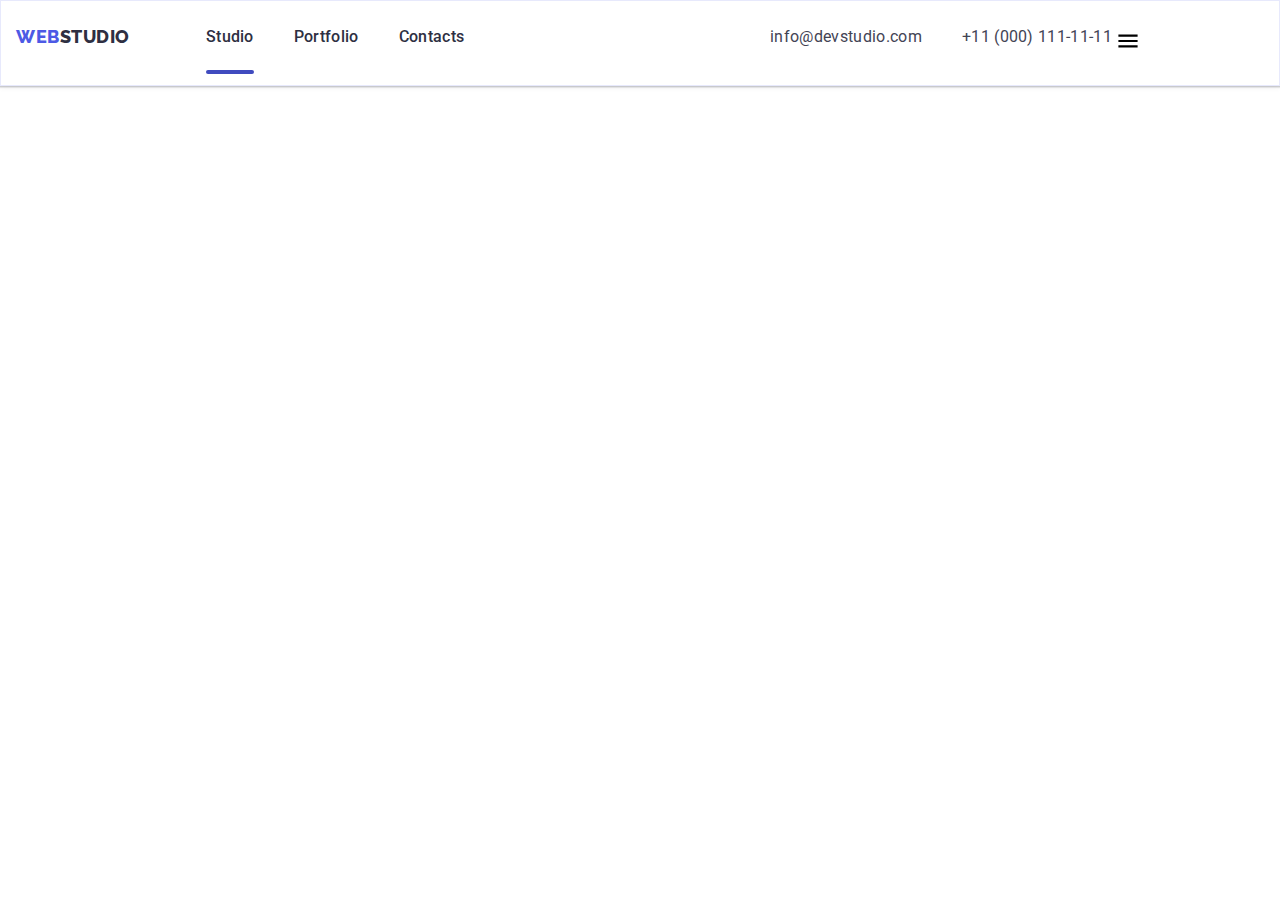
==== index.html @ 6be0c840 "adapt 2-0" ====
<!DOCTYPE html>
<html lang="en">
  <head>
    <meta charset="UTF-8" />
    <meta http-equiv="X-UA-Compatible" content="IE=edge" />
    <meta
      name="viewport"
      content="width=device-width, initial-scale=1.0"
    />
    <title>WebStudio</title>
    <link rel="preconnect" href="https://fonts.googleapis.com" />
    <link
      rel="preconnect"
      href="https://fonts.gstatic.com"
      crossorigin
    />
    <link
      href="https://fonts.googleapis.com/css2?family=Montserrat:wght@400;700&family=Raleway:wght@800&family=Roboto:wght@400;500;700;900&display=swap"
      rel="stylesheet"
    />
    <link
      rel="stylesheet"
      href="https://cdnjs.cloudflare.com/ajax/libs/modern-normalize/1.1.0/modern-normalize.min.css"
    />
    <link rel="stylesheet" href="./css/styles.css" />
  </head>

  <body class="body">
    <!--HEADER-->
<header class="pg-header">
      <div class="container ph-container">
        <nav class="page-nav">
          <a class="logo-left link west" href="./index.html"
            >Web<span class="logo-right">Studio</span>
          </a>
          <ul class="list menu">
            <li class="menu-item">
              <a
                class="menu-link link current"
                href="./index.html"
                >Studio</a
              >
            </li>
            <li class="menu-item">
              <a class="menu-link link" href="./portfolio.html"
                >Portfolio</a
              >
            </li>
            <li class="menu-item">
              <a class="menu-link link" href="">Contacts</a>
            </li>
          </ul>
        </nav>
        <address class="contakt">
          <ul class="list addr">
            <li class="menu-item">
              <a
                class="menu-link link contakt"
                href="mailto:info@devstudio.com"
                >info@devstudio.com</a
              >
            </li>
            <li class="menu-item">
              <a
                class="menu-link link contakt"
                href="tel:+110001111111"
                >+11 (000) 111-11-11</a
              >
            </li>
          </ul>
        </address>
        <button type="button" class="menu-open-btn">
        <svg width="32" height="32">
          <use href="./images/icons.svg#menu"></use>
        </svg>
        </button>
      </div>

      <div class="mob-menu">
        <button
          type="button"
          data-menu-close
          class="menu-close-btn"
        >
          <svg width="8px" height="8px">
            <use
              href="./images/icons.svg#icon-close-black"
            ></use>
          </svg>
        </button>
      </div>
    </header> 
    <!--MAIN-->
     <main>
      <!--hero-->
  <!-- <section class="hero-background bg-container">
        <div class="container">
          <h1 class="hero-title">
            Effective Solutions for Your Business
          </h1>
          <button class="button" data-modal-open type="button">
            Order Service
          </button>
        </div>
      </section>  -->
      <!--FEATURE-->
    <!-- <section class="section">
        <div class="container cont-fea">
          <h2 class="title-second" hidden>Feature</h2>
          <ul class="list text-fea">
            <li class="cours-colum">
              <div class="icon">
                <svg width="64" height="64">
                  <use
                    href="./images/icons.svg#icon-antenna"
                  ></use>
                </svg>
              </div>
              <h3 class="title-thirt title-thirt-tel">Strategy</h3>
              <p class="text-feature">
                Our goal is to identify the business problem to
                walk away with the perfect and creative solution.
              </p>
            </li>
            <li class="cours-colum">
              <div class="icon">
                <svg width="64" height="64">
                  <use
                    href="./images/icons.svg#icon-clock"
                  ></use>
                </svg>
              </div>
              <h3 class="title-thirt title-thirt-tel">Punctuality</h3>
              <p class="text-feature">
                Bring the key message to the brand's audience for
                the best price within the shortest possible time.
              </p>
            </li>
            <li class="cours-colum">
              <div class="icon">
                <svg width="64" height="64">
                  <use
                    href="./images/icons.svg#icon-diagram"
                  ></use>
                </svg>
              </div>
              <h3 class="title-thirt title-thirt-tel">Diligence</h3>
              <p class="text-feature">
                Research and confirm brands that present the
                strongest digital growth opportunities and
                minimize risk.
              </p>
            </li>
            <li class="cours-colum">
              <div class="icon">
                <svg width="64" height="64">
                  <use
                    href="./images/icons.svg#icon-astronaut"
                  ></use>
                </svg>
              </div>
              <h3 class="title-thirt title-thirt-tel">Technologies</h3>
              <p class="text-feature">
                Design practice focused on digital experiences.
                We bring forth a deep passion for
                problem-solving.
              </p>
            </li>
          </ul>
        </div>
      </section>  -->
      <!--What are we doing-->
 <!-- <section class="section section-p">
        <div class="container">
          <h2 class="title-second">What are we doing</h2>
          <ul class="list text-fea">
            <li class="">
              <img
                src="./images/img1.jpg"
                alt="comp"
                width="360"
                height="300"
              />
            </li>
            <li class="">
              <img
                src="./images/img2.jpg"
                alt="phone"
                width="360"
                height="300"
              />
            </li>
            <li class="">
              <img
                src="./images/img3.jpg"
                alt="comp&phone"
                width="360"
                height="300"
              />
            </li>
          </ul>
        </div>
      </section> -->
      <!-- Our Team -->
<!-- <section class="team section">
        <div class="container">
          <h2 class="title-second">Our Team</h2>
          <ul class="list team-card">
            <li class="">
              <div>   <img
                src="./images/photo.jpg"
                alt="Mark Guerrero"
                width="264"
                height="260"
              />
              <div class="card background-team card-shedow">
                <h3 class="title-thirt">Mark Guerrero</h3>
                <p class="text text-card">Product Designer</p>
                <ul class="team-soc-list list">
                  <li class="team-soc-item">
                    <a href="" class="team-soc-link link">
                      <svg
                        class="team-soc-icon"
                        width="16"
                        heigth="16"
                      >
                        <use
                          href="./images/icons.svg#icon-instagram"
                        ></use>
                      </svg>
                    </a>
                  </li>
                  <li class="team-soc-item">
                    <a href="" class="team-soc-link link">
                      <svg
                        class="team-soc-icon"
                        width="16"
                        heigth="16"
                      >
                        <use
                          href="./images/icons.svg#icon-twitter"
                        ></use>
                      </svg>
                    </a>
                  </li>
                  <li class="team-soc-item">
                    <a href="" class="team-soc-link link">
                      <svg
                        class="team-soc-icon"
                        width="16"
                        heigth="16"
                      >
                        <use
                          href="./images/icons.svg#icon-facebook"
                        ></use>
                      </svg>
                    </a>
                  </li>
                  <li class="team-soc-item">
                    <a href="" class="team-soc-link link">
                      <svg
                        class="team-soc-icon"
                        width="16"
                        heigth="16"
                      >
                        <use
                          href="./images/icons.svg#icon-linkedin"
                        ></use>
                      </svg>
                    </a>
                  </li>
                </ul>
              </div></div>
           
            </li>

            <li class="">
              <img
                src="./images/photo1.jpg"
                alt="Tom Ford"
                width="264"
                height="260"
              />
              <div class="card background-team card-shedow">
                <h3 class="title-thirt">Tom Ford</h3>
                <p class="text text-card">Frontend Developer</p>
                <ul class="team-soc-list list">
                  <li class="team-soc-item">
                    <a href="" class="team-soc-link link">
                      <svg
                        class="team-soc-icon"
                        width="16"
                        heigth="16"
                      >
                        <use
                          href="./images/icons.svg#icon-instagram"
                        ></use>
                      </svg>
                    </a>
                  </li>
                  <li class="team-soc-item">
                    <a href="" class="team-soc-link link">
                      <svg
                        class="team-soc-icon"
                        width="16"
                        heigth="16"
                      >
                        <use
                          href="./images/icons.svg#icon-twitter"
                        ></use>
                      </svg>
                    </a>
                  </li>
                  <li class="team-soc-item">
                    <a href="" class="team-soc-link link">
                      <svg
                        class="team-soc-icon"
                        width="16"
                        heigth="16"
                      >
                        <use
                          href="./images/icons.svg#icon-facebook"
                        ></use>
                      </svg>
                    </a>
                  </li>
                  <li class="team-soc-item">
                    <a href="" class="team-soc-link link">
                      <svg
                        class="team-soc-icon"
                        width="16"
                        heigth="16"
                      >
                        <use
                          href="./images/icons.svg#icon-linkedin"
                        ></use>
                      </svg>
                    </a>
                  </li>
                </ul>
              </div>
            </li>

            <li class="">
              <img
                src="./images/photo2.jpg"
                alt="Camila Garcia"
                width="264"
                height="260"
              />
              <div class="card background-team card-shedow">
                <h3 class="title-thirt">Camila Garcia</h3>
                <p class="text text-card">Marketing</p>
                <ul class="team-soc-list list">
                  <li class="team-soc-item">
                    <a href="" class="team-soc-link link">
                      <svg
                        class="team-soc-icon"
                        width="16"
                        heigth="16"
                      >
                        <use
                          href="./images/icons.svg#icon-instagram"
                        ></use>
                      </svg>
                    </a>
                  </li>
                  <li class="team-soc-item">
                    <a href="" class="team-soc-link link">
                      <svg
                        class="team-soc-icon"
                        width="16"
                        heigth="16"
                      >
                        <use
                          href="./images/icons.svg#icon-twitter"
                        ></use>
                      </svg>
                    </a>
                  </li>
                  <li class="team-soc-item">
                    <a href="" class="team-soc-link link">
                      <svg
                        class="team-soc-icon"
                        width="16"
                        heigth="16"
                      >
                        <use
                          href="./images/icons.svg#icon-facebook"
                        ></use>
                      </svg>
                    </a>
                  </li>
                  <li class="team-soc-item">
                    <a href="" class="team-soc-link link">
                      <svg
                        class="team-soc-icon"
                        width="16"
                        heigth="16"
                      >
                        <use
                          href="./images/icons.svg#icon-linkedin"
                        ></use>
                      </svg>
                    </a>
                  </li>
                </ul>
              </div>
            </li>

            <li class="">
              <img
                src="./images/photo3.jpg"
                alt="Daniel Wilson"
                width="264"
                height="260"
              />
              <div class="card background-team card-shedow">
                <h3 class="title-thirt">Daniel Wilson</h3>
                <p class="text text-card">UI Designer</p>
                <ul class="team-soc-list list">
                  <li class="team-soc-item">
                    <a href="" class="team-soc-link link">
                      <svg
                        class="team-soc-icon"
                        width="16"
                        height="16"
                      >
                        <use
                          href="./images/icons.svg#icon-instagram"
                        ></use>
                      </svg>
                    </a>
                  </li>
                  <li class="team-soc-item">
                    <a href="" class="team-soc-link link">
                      <svg
                        class="team-soc-icon"
                        width="16"
                        height="16"
                      >
                        <use
                          href="./images/icons.svg#icon-twitter"
                        ></use>
                      </svg>
                    </a>
                  </li>
                  <li class="team-soc-item">
                    <a href="" class="team-soc-link link">
                      <svg
                        class="team-soc-icon"
                        width="16"
                        height="16"
                      >
                        <use
                          href="./images/icons.svg#icon-facebook"
                        ></use>
                      </svg>
                    </a>
                  </li>
                  <li class="team-soc-item">
                    <a href="" class="team-soc-link link">
                      <svg
                        class="team-soc-icon"
                        width="16"
                        height="16"
                      >
                        <use
                          href="./images/icons.svg#icon-linkedin"
                        ></use>
                      </svg>
                    </a>
                  </li>
                </ul>
              </div>
            </li>
          </ul>
        </div>
      </section>   -->
        <!-- <section class="section">
      <div class="container">
          <h2 class="title-second customers">Customers</h2>
          <ul class="list compane-list">
            <li>
              <a href="" class="company-list-link">
                <svg
                  class="company-list-icon"
                  width="104"
                  height="56"
                >
                  <use
                    href="./images/icons.svg#icon-Logo1 "
                  ></use>
                </svg>
              </a>
            </li>
            <li>
              <a href="" class="company-list-link">
                <svg
                  class="company-list-icon"
                  width="104"
                  height="56"
                >
                  <use
                    href="./images/icons.svg#icon-Logo2"
                  ></use>
                </svg>
              </a>
            </li>
            <li>
              <a href="" class="company-list-link">
                <svg
                  class="company-list-icon"
                  width="104"
                  height="56"
                >
                  <use
                    href="./images/icons.svg#icon-Logo3"
                  ></use>
                </svg>
              </a>
            </li>
            <li>
              <a href="" class="company-list-link">
                <svg
                  class="company-list-icon"
                  width="104"
                  height="56"
                >
                  <use
                    href="./images/icons.svg#icon-Logo4"
                  ></use>
                </svg>
              </a>
            </li>
            <li>
              <a href="" class="company-list-link">
                <svg
                  class="company-list-icon"
                  width="104"
                  height="56"
                >
                  <use
                    href="./images/icons.svg#icon-Logo5"
                  ></use>
                </svg>
              </a>
            </li>
            <li>
              <a href="" class="company-list-link">
                <svg
                  class="company-list-icon"
                  width="104"
                  height="56"
                >
                  <use
                    href="./images/icons.svg#icon-Logo6"
                  ></use>
                </svg>
              </a>
            </li>
          </ul>
        </div>
      </section> -->
    </main> 

    <!-- FOOTER -->

     <!-- <footer class="background-footer">
      <div class="container container-foot">
        <div class="marg-rigth">
          <a class="logo-left foot-tel link" href="./index.html"
            >Web<span class="logo-right-footer">Studio</span>
          </a>
          <p class="text-footer">
            Increase the flow of customers and sales for your
            business with digital marketing & growth solutions.
          </p>
        </div>
        <div class="footer-soc">
          <h4 class="foot-title">Social media</h4>
          <ul class="foot-soc-list list">
            <li class="team-soc-item">
              <a href="" class="footer-soc-link link">
                <svg
                  class="team-soc-icon"
                  width="24"
                  height="24"
                >
                  <use
                    href="./images/icons.svg#icon-instagram"
                  ></use>
                </svg>
              </a>
            </li>
            <li class="team-soc-item">
              <a href="" class="footer-soc-link link">
                <svg
                  class="team-soc-icon"
                  width="24"
                  height="24"
                >
                  <use
                    href="./images/icons.svg#icon-twitter"
                  ></use>
                </svg>
              </a>
            </li>
            <li class="team-soc-item">
              <a href="" class="footer-soc-link link">
                <svg
                  class="team-soc-icon"
                  width="24"
                  height="24"
                >
                  <use
                    href="./images/icons.svg#icon-facebook"
                  ></use>
                </svg>
              </a>
            </li>
            <li class="team-soc-item">
              <a href="" class="footer-soc-link link">
                <svg
                  class="team-soc-icon"
                  width="24"
                  height="24"
                >
                  <use
                    href="./images/icons.svg#icon-linkedin"
                  ></use>
                </svg>
              </a>
            </li>
          </ul>
        </div>

        
        <div class="mail-footer">
          <h4 class="foot-title">Subscribe</h4>
          <form class="mail-buttom">
               <label>
                <span class="footer-form-input-wrap">
                  <input
                    type="email"
                    name="user_email"
                    placeholder="Email"
                    class="footer-form-input footer-form-input-desc"
                    required 
                  />
                </span>
              </label>
                      <button type="submit" class="footer-form-submit">
              Subscribe
              <svg
                class="footer-icon-telgr"
                width="24"
                height="20"
              >
                <use href="./images/icons.svg#icon-telegr"></use>
              </svg>
            </button>
          </form>
        </div>
      </div>
      
    </footer>  -->
    <!-- MODAL -->
    <div class="backdrop is-hidden" data-modal>
      <div class="modal">
        <button
          type="button"
          data-modal-close
          class="modal-close-btn"
        >
          <svg width="8px" height="8px">
            <use
              href="./images/icons.svg#icon-close-black"
            ></use>
          </svg>
        </button>
        <!-- FORM -->
        <form class="modal-form">
          <p class="feedback">
            Leave your contacts and we will call you back
          </p>
          <label class="modal-form-field">
            <span class="modal-form-input-desc">Name</span>
            <span class="modal-form-input-wrap">
              <input
                type="text"
                name="user_name"
                class="modal-form-input"
                required
              />
              <svg
                class="modal-form-input-icon"
                width="18px"
                height="18px"
              >
                <use href="./images/icons.svg#icon-person"></use>
              </svg>
            </span>
          </label>

          <label class="modal-form-field">
            <span class="modal-form-input-desc">Phone</span>
            <span class="modal-form-input-wrap"
              ><input
                type="tel"
                name="user_phone"
                class="modal-form-input"
                required />
              <svg
                class="modal-form-input-icon"
                width="18px"
                height="24px"
              >
                <use
                  href="./images/icons.svg#icon-phone"
                ></use></svg>
              </span>
          </label>

          <label class="modal-form-field">
            <span class="modal-form-input-desc">Email</span>
            <span class="modal-form-input-wrap">
              <input
                type="email"
                name="user_email"
                class="modal-form-input"
                required 
              />
              <svg
                class="modal-form-input-icon"
                width="18px"
                height="24px"
              >
                <use href="./images/icons.svg#icon-email"></use>
              </svg>
            </span>
          </label>

          <label class="modal-form-field">
            <span class="modal-form-input-desc">Comment</span>
            <textarea
              name="user-message"
              class="modal-form-text-input"
              placeholder="Text input"
            ></textarea>
          </label>

          <!-- CHECKBOX -->
          <input
            id="user-policy"
            type="checkbox"
            name="user-policy"
            class="modal-form-check is-hidden"
            required
          />

          <label for="user-policy" class="modal-form-check-desc"
            >I accept the terms and conditions of the&nbsp;
            <a href="">Privacy Policy</a>
          </label>
          <button type="submit" class="modal-form-submit">
            Send
          </button>
        </form>
      </div>
    </div>
    <script src="./js/mob-menu.js"></script>
    <script src="./js/modal.js"></script>
  </body>
</html>
---- css/styles.css ----
:root {
  --navy-blue: #2e2f42;
  --primary-brand: #4d5ae5;
  --text: #434455;
  --white-background: #ffffff;
  --light: #f4f4fd;
  --pressed-state: #404bbf;
  --text-footer: #e7e9fc;
  --success: #31d0aa;
  --subtle-text: #8e8f99;
  --bg-gradient: linear-gradient(
    rgba(46, 47, 66, 0.7),
    rgba(46, 47, 66, 0.7)
  );
}

html {
  box-sizing: border-box;
}

h1,
h2,
h3,
h4,
p {
  margin-top: 0;
  margin-bottom: 0;
}

ul {
  margin-top: 0;
  margin-bottom: 0;
  padding-left: 0;
}

img {
  display: block;
  max-width: 100%;
  height: auto;
}

.list {
  list-style: none;
  display: flex;
  justify-content: center;
}
.link {
  text-decoration: none;
}

button {
  cursor: pointer;
}

.body {
  font-family: "Roboto", sans-serif;
  letter-spacing: 0.02em;
  color: var(--text);
  background-color: var(--white-background);
}

.container {
  /* width: 1158px; */
  max-width: 100%;
 width: 480px;
  margin: 0 auto;
 padding-left: 15px;
  padding-right: 15px;
}

.section {
  padding-top: 120px;
  padding-bottom: 120px;
}

.section-p {
  padding-top: 0px;
display: none;
}

/* =====================================Header==================================== */
.pg-header {
  padding-top: 24px;
  padding-bottom: 24px;
  border: 1px solid var(--text-footer);
  box-shadow: 0px 2px 1px rgba(46, 47, 66, 0.08),
    0px 1px 1px rgba(46, 47, 66, 0.16),
    0px 1px 6px rgba(46, 47, 66, 0.08);
}

.ph-container {
  display: flex;
  align-items: center;
  margin: 0;
  justify-content: space-between;

}

.page-nav {
  display: flex;
  align-items: center;
}

.west {
  margin-right: 76px;
}
.logo-left {
  font-family: "Raleway", sans-serif;
  font-weight: 800;
  font-size: 18px;
  line-height: 1.17;
  letter-spacing: 0.03em;
  color: var(--primary-brand);
  text-transform: uppercase;
}

.logo-right {
  font-family: "Raleway", sans-serif;
  font-weight: 800;
  font-size: 18px;
  line-height: calc(21 / 18);
  letter-spacing: 0.03em;
  color: var(--navy-blue);
}

.menu {
  display: none;
  
}

.addr{
  display: none;
}

.menu-open-btn{
 
 border: none;
 background-color: transparent;
 padding: 0;
 /* line-height: 0; */
 /* margin-left: auto;  */
  
}

.mob-menu{
  position: fixed;
  width: 100%;
  height: 100%;
  max-height: 796px;
  z-index: 100;
  top:0;
  left: 0;
  background-color: var(--white-background);
  opacity: 0;
  visibility: hidden;
  pointer-events: none;
}

/* ================================Hero============================ */
.hero-background {
  background: #2e2f42;
  padding: 188px 0;
  text-align: center;
}

.bg-container {
  background-image: var(--bg-gradient),
    url(../images/people-office.jpg);
  background-repeat: no-repeat;
  background-position: center;
  background-size: cover;
  margin-left: auto;
  margin-right: auto;
  padding: 188px 0;
  max-width: 1440px;
}

.hero-title {
  font-weight: 700;
  font-size: 56px;
  line-height: 1.07;
  text-align: center;
  letter-spacing: 0.02em;
  color: var(--white-background);
  margin-bottom: 48px;
  max-width: 496px;
  margin-left: auto;
  margin-right: auto;
}

.button {
  min-width: 168 px;
  padding: 16px 32px;
  border: 1px;
  border-radius: 4px;
  background: #4d5ae5;
  font-family: "Roboto", sans-serif;
  font-weight: 500;
  font-size: 16px;
  line-height: 1.5;
  display: inline-block;
  align-items: center;
  letter-spacing: 0.04em;
  color: var(--white-background);
  background-color: var(--primary-brand);
  transition: background-color 250ms cubic-bezier(0.4, 0, 0.2, 1);
}

.button:hover,
.button:focus {
  background-color: var(--pressed-state);
}
/* =========================================section2 FEATURE===================================================== */
.title-second {
  font-weight: 700;
  font-size: 36px;
  line-height: 1.11;
  text-align: center;
  letter-spacing: 0.02em;
  text-transform: capitalize;
  color: var(--navy-blue);
  margin-bottom: 72px;
}
.cont-fea{

}
.text-fea {
  /* display: flex;
  gap: 24px; */
  display: block;
  row-gap: 72px;
}

.text {
  font-size: 16px;
  line-height: 1.5;
  letter-spacing: 0.02em;
  color: var(--text);
}

.cours-colum{
  margin-bottom: 72px;
}

.icon {
  /* display: flex;
  justify-content: center;
  align-items: center;
  margin-bottom: 8px;
  width: 264px;
  height: 112px;
  background-color: var(--light);
  border-radius: 4px; */
  display: none;
}

/* =========================================section3===================================================== */
.title-thirt {
  font-weight: 700;
  font-size: 36px;
  line-height:calc( 40 / 36);
  letter-spacing: 0.02em;
  color: var(--navy-blue);
  margin-bottom: 8px;
  margin-top: 0;
}
.title-thirt-tel{
  text-align: center;
  margin-bottom: 8px;
  max-width: 396px;
}
.text-feature{
  
font-weight: 500;
font-size: 16px;
line-height:calc(24 / 16);
letter-spacing: 0.02em;
/* color: #434455; */
}
.text {
  font-size: 16px;
  line-height: 1.5;
  letter-spacing: 0.02em;
  color: var(--text);
}
/* =========================================section team===================================================== */
.team {
  background-color: var(--light);
  margin-right: auto;
  margin-left: auto;
  
}
.background-team {
  /* display: block; */
  background-color: var(--white-background);
}
.team-card {
  display: flex;
  flex-wrap: wrap;
  /* gap: 24px; */
  row-gap: 72px;
}
.card {
  padding: 32px 16px;
  /* border: 1px solid var(--text-footer); */
  border-top: 0;
  border-radius: 0px 0px 4px 4px;
  text-align: center;
}
.text-card {
  margin: 0;
  margin-bottom: 8px;
}
.card-shedow {
  box-shadow: 0px 1px 6px rgba(46, 47, 66, 0.08),
    0px 1px 1px rgba(46, 47, 66, 0.16),
    0px 2px 1px rgba(46, 47, 66, 0.08);
}

/* ==================================section social ==================================== */

.team-soc-list {
  display: flex;
  justify-content: center;
  gap: 24px;
}

.team-soc-item {
  width: 40px;
  height: 40px;
}

.team-soc-link {
  width: 100%;
  height: 100%;
  border-radius: 50%;
  background-color: var(--primary-brand);
  display: flex;
  justify-content: center;
  align-items: center;
  transition: background-color 250ms cubic-bezier(0.4, 0, 0.2, 1);
}

.team-soc-link:hover,
.team-soc-link:focus {
  background-color: var(--pressed-state);
}

.team-soc-icon {
  fill: var(--light);
}

.footer-soc {
  display: block;
  margin-bottom: 72px;
}
.foot-soc-list {
  display: flex;
  justify-content: center;
  gap: 16px;
}

.footer-soc-link {
  width: 100%;
  height: 100%;
  border-radius: 50%;
  background-color: var(--primary-brand);
  display: flex;
  justify-content: center;
  align-items: center;
  transition: background-color 250ms cubic-bezier(0.4, 0, 0.2, 1);
}

.footer-soc-link:hover,
.footer-soc-link:focus {
  background-color: var(--success);
}

/* ==================================customers=========================== */
.customers {
  margin-bottom: 72px;
}
.compane-list {
 flex-wrap: wrap;
  row-gap: 72px;
  column-gap: 16px;
}

.company-list-link {
  display: flex;
  justify-content: center;
  align-items: center;
  border: 1px solid var(--subtle-text);
  border-radius: 4px;
  width: 168px;
  height: 88px;
  fill: var(--subtle-text);
  transition: border 250ms cubic-bezier(0.4, 0, 0.2, 1),
    fill 250ms cubic-bezier(0.4, 0, 0.2, 1);
}

.company-list-link:hover,
.company-list-link:focus {
  border-color: var(--pressed-state);
  fill: var(--pressed-state);
}

/* =====================================Footer=============================== */

.background-footer {
  display: flex;
  padding-top: 100px;
  padding-bottom: 100px;
  margin-left: auto;
  margin-right: auto;
  background-color: var(--navy-blue);
}

.foot-tel{
  margin-bottom: 17px;
  display: block;
  text-align: center;
}
.logo-right-footer {
  
  font-family: "Raleway", sans-serif;
  font-size: 18px;
  line-height: 1.17;
  letter-spacing: 0.03em;
  color: var(--light);
}
.text-footer {
  font-size: 16px;
  line-height: calc(24 / 16);
  letter-spacing: 0.02em;
  color: var(--light);
  max-width: 264px;
  /* margin-top: 17px; */
  margin-bottom: 72px;
  width: 264px;
  display: block;
  margin-left: auto;
  margin-right: auto;
}

.foot-title {
  font-weight: 500;
  font-size: 16px;
  line-height: 1.5;
  letter-spacing: 0.02em;
  color: var(--white-background);
  margin-bottom: 16px;
  text-align: center;
}

.mail-footer{
  width: 100%;
}

/* ================================Portfolio=========================================== */
.btn-port {
  display: flex;
  justify-content: center;
  gap: 24px;
  margin-bottom: 72px;
}

.cont-portfolio {
  padding-top: 96px;
  padding-bottom: 120px;
}

.btn {
  display: flex;
  padding: 12px 24px;
  border: 1px;
  border-radius: 4px;
  align-items: center;
}

.team-card-port {
  display: flex;
  flex-wrap: wrap;
  gap: 48px 24px;
}
.menu-link-port {
  display: block;
}

.cover-text {
  position: relative;
  overflow: hidden;
}

.overlay {
  position: absolute;
  left: 0;
  top: 0;
  width: 100%;
  height: 100%;
  overflow: auto;
  padding: 40px 32px;
  color: var(--light);
  background-color: var(--primary-brand);
  transform: translate(0, 100%);
  transition: transform 250ms cubic-bezier(0.4, 0, 0.2, 1);
}
.card-port-shedow:hover .overlay,
.card-port-shedow:focus .overlay {
  transform: translate(0, 0);
}
.card-port {
  padding: 32px 16px;
  border: 1px solid var(--text-footer);
  border-top: 0;
}

.button-portfolio {
  font-family: "Roboto", sans-serif;
  font-weight: 500;
  font-size: 16px;
  line-height: 1.5;
  display: flex;
  align-items: center;
  letter-spacing: 0.04em;
  color: var(--primary-brand);
  background-color: var(--light);
  cursor: pointer;
  border: 1px solid #e7e9fc;
  transition: background-color 250ms cubic-bezier(0.4, 0, 0.2, 1),
    border-color 250ms cubic-bezier(0.4, 0, 0.2, 1),
    color 250ms cubic-bezier(0.4, 0, 0.2, 1),
    box-shadow 250ms cubic-bezier(0.4, 0, 0.2, 1);
}

.button-portfolio:hover,
.button-portfolio:focus {
  color: var(--white-background);
  background-color: var(--pressed-state);
}

.button-portfolio:hover,
.button-portfolio:focus {
  box-shadow: 0px 3px 1px rgba(0, 0, 0, 0.1),
    0px 2px 1px rgba(0, 0, 0, 0.08),
    0px 2px 2px rgba(0, 0, 0, 0.12);
  border-color: var(--pressed-state);
}

.title-port {
  font-weight: 500;
  font-size: 20px;
  line-height: 1.2;
  letter-spacing: 0.02em;
  color: var(--navy-blue);
  margin-bottom: 8px;
}

.button-portfolio:hover,
.button-portfolio:focus {
  color: var(--white-background);
  background-color: var(--pressed-state);
}
.card-port-shedow {
  display: block;
  transition: box-shadow 250ms cubic-bezier(0.4, 0, 0.2, 1);
}

.card-port-shedow:hover,
.card-port-shedow:focus {
  box-shadow: 0px 1px 6px rgba(46, 47, 66, 0.08),
    0px 1px 1px rgba(46, 47, 66, 0.16),
    0px 2px 1px rgba(46, 47, 66, 0.08);
}

/* =============Modal================ */

.backdrop {
  position: absolute;
  top: 0;
  width: 100%;
  height: 100%;
  background-color: rgba(46, 47, 66, 0.4);
  transition: opacity 350ms linear, visibility 350ms linear;
}
.modal {
  width: 408px;
  min-height: 576px;
  background-color: #fcfcfc;
  box-shadow: 0px 1px 1px rgba(0, 0, 0, 0.14),
    0px 1px 3px rgba(0, 0, 0, 0.12),
    0px 2px 1px rgba(0, 0, 0, 0.2);
  border-radius: 4px;
  position: absolute;
  top: 50%;
  left: 50%;
  transform: translate(-50%, -50%) scaleY(1) rotate(0deg);
  transition: transform 350ms linear;
  padding: 72px 24px 24px 24px;
}
.backdrop .is-hidden .modal {
  transform: translate(-50%, -50%) scaleY(0) rotate(-75deg);
}

.modal-close-btn {
  position: absolute;
  width: 24px;
  height: 24px;
  top: 24px;
  right: 24px;
  border: 1px solid rgba(0, 0, 0, 0.1);
  background-color: var(--text-footer);
  border-radius: 50%;
  display: flex;
  align-items: center;
  justify-content: center;
  margin-left: auto;
  padding: 0;
  transition: background-color 250ms cubic-bezier(0.4, 0, 0.2, 1),
    fill 250ms cubic-bezier(0.4, 0, 0.2, 1);
}

.modal-close-btn:hover,
.modal-close-btn :focus {
  background-color: var(--pressed-state);
  fill: var(--white-background);
}

.is-hidden {
position: absolute;
width: 1px;
height: 1px;
margin: -1px;
border:0;
padding: 0;
white-space: nowrap;
clip-path: inset(100%);
clip: rect(0 0 0 0);
overflow: hidden;
}
/* ==========Form========= */
.feedback {
  font-family: "Roboto";
  font-style: normal;
  font-weight: 500;
  font-size: 16px;
  line-height: 24px;
  text-align: center;
  letter-spacing: 0.02em;
  color: #2e2f42;
  margin-bottom: 16px;
}

.modal-form {
  display: flex;
  flex-direction: column;
}

.modal-form-field {
  margin-bottom: 8px;
}

.modal-form-input-desc {
  display: block;
  font-weight: 400;
  font-size: 12px;
  line-height: 14px;
  letter-spacing: 0.04em;
  color: var(--subtle-text);
  margin-bottom: 8px;
}
.modal-form-input-wrap {
  display: block;
  position: relative;
}
.modal-form-input-icon {
  position: absolute;
  display: block;
  transform: translate(0, -50%);
  top: 50%;
  left: 16px;
  transition: fill 250ms cubic-bezier(0.4, 0, 0.2, 1);
}

.modal-form-input {
  width: 100%;
  height: 40px;
  border: 1px solid rgba(46, 47, 66, 0.4);
  border-radius: 4px;
  padding-left: 38px;
  color: rgba(46, 47, 66, 0.4);
  transition: border-color 250ms cubic-bezier(0.4, 0, 0.2, 1);
}
.modal-form-input:focus {
  outline: none;
  border-color: var(--primary-brand);
}

.modal-form-input:focus + .modal-form-input-icon {
  fill: var(--primary-brand);
}
.modal-form-text-input {
  resize: none;
  width: 100%;
  height: 120px;
  padding: 8px 16px;
  border-radius: 4px;
  transition: border-color 250ms cubic-bezier(0.4, 0, 0.2, 1);
}

.modal-form-text-input:focus{
  outline: none;
border-color:var(--primary-brand);
}

.modal-form-check:checked + .modal-form-check-desc::before{
background-color: var(--pressed-state);
background-image:url(../images/check.svg);
background-repeat: no-repeat;
background-position: 50% 50%;
}
.modal-form-check:focus + .modal-form-check-desc::before{
  background-color: var(--pressed-state);
  background-image:url(../images/check.svg);
  background-repeat: no-repeat;
  background-position: 50% 50%;
  }

  .modal-form-check-desc{
    display: flex;
    align-items: center;
    font-size: 12px;
    margin-bottom: 24px;
  }

.modal-form-check-desc::before{
content: '';
width: 16px;
height: 16px;
border-radius: 2px;
border: 1px solid rgba(46, 47, 66, 0.4);
display: block;
cursor: pointer;
margin-right: 8px;
}

.modal-form-submit {
    min-width: 169px;
    align-self: center;
    padding: 16px 32px;
    border: 1px;
    border-radius: 4px;
    background: #4d5ae5;
    font-family: "Roboto", sans-serif;
    font-weight: 500;
    font-size: 16px;
    line-height: 1.5;
    display: inline-block;
    align-items: center;
    letter-spacing: 0.04em;
    color: var(--white-background);
    background-color: var(--primary-brand);
    transition: background-color 250ms cubic-bezier(0.4, 0, 0.2, 1);
  }
  
  .modal-form-submit,
  .modal-form-submit{
    background-color: var(--pressed-state);
}

/* ============MODAL FOTER============= */

.imput-footer {
  display: flex;
  flex-direction: column;
}


.mail-buttom {
/* display: flex; */
flex-wrap: wrap;
gap: 24px;
/* align-items: center; */
}

.footer-form-input-wrap{  
  display: block;
  position: relative;
margin-bottom: 16px;
}

.footer-form-input-desc {
  display: block;
  font-weight: 400;
  font-size: 12px;
  line-height: 14px;
  letter-spacing: 0.04em;
  color: var(--white-background);
 }

  .footer-form-input-desc::placeholder{
  font-weight: 400;
  font-size: 12px;
  line-height: 14px;
  letter-spacing: 0.04em;
  color: var(--white-background);
  margin-bottom: 16px;}
  

/* .imput-foorer-text {
  font-weight: 500;
  font-size: 16px;
  line-height: 24px;
  text-align: center;
  letter-spacing: 0.02em;
  color: var(--white-background);
  margin-bottom: 16px;
} */
.footer-form-input {
  /* width: 264px; */
  width: 100%;
  height: 40px;
  border: 1px solid var(--white-background);
  border-radius: 4px;
  padding: 8px 16px;
  outline: none; 
  color: var(--white-background);
  background-color: var(--navy-blue);
  transition: border-color 250ms cubic-bezier(0.4, 0, 0.2, 1);
}

.footer-form-submit {

  min-width: 169px;
  align-self: center;
  padding: 8px 24px;
  border: 1px;
  border-radius: 4px;
  background: #4d5ae5;
  font-family: "Roboto", sans-serif;
  font-weight: 500;
  font-size: 16px;
  line-height: 1.5;
  display: flex;
  align-items: center;
  justify-content: center;
  letter-spacing: 0.04em;
  color: var(--white-background);
  background-color: var(--primary-brand);
  transition: background-color 250ms cubic-bezier(0.4, 0, 0.2, 1);
  margin-left: auto;
  margin-right: auto;
}

.footer-form-submit,
.footer-form-submit{
  background-color: var(--pressed-state);}

  .footer-icon-telgr{
    fill: var(--white-background);
    margin-left: 16px;
  }
  
/* --------------Adapt------------------- */

@media screen and (max-width:768px){
  
} 

@media screen and (min-width:768px)  {
  .container {
width: 768px;
align-items: center;
  }
  .menu {
    display: flex;
    align-items: center;
  }
  
  /* position: absolute;
  width: 48px;
  height: 4px;
  left: 0px;
  top: 44px;
  background: #404BBF;
  border-radius: 2px; */
  
  .menu-item:not(:last-child) {
    margin-right: 40px;
  }
  
  .addr {
    display: flex;
    align-items: center;
  }
  
  
  
  .menu-link {
    font-weight: 500;
    font-size: 16px;
    line-height: 1.5;
    letter-spacing: 0.02em;
    color: var(--navy-blue);
    transition: color 250ms cubic-bezier(0.4, 0, 0.2, 1);
  }
  
  .menu-link:active,
  .menu-link:hover,
  .menu-link:focus {
    color: var(--pressed-state);
  }
  
  .contakt {
    font-style: normal;
    font-weight: 400;
    font-size: 16px;
    line-height: 1.5;
    letter-spacing: 0.02em;
    color: var(--text);
    margin-left: auto;
  }
  .current {
    position: relative;
  }
  
  .current:after {
    content: "";
    position: absolute;
    left: 0;
    bottom: -28px;
    width: 100%;
    height: 4px;
    border-radius: 2px;
    background: var(--pressed-state);
  }

  .foot-tel{
 
  text-align: start;
}
  .team-card {
    display: flex;
    row-gap: 64px;
    column-gap: 24px;
    
  }
  .title-thirt-tel{
    text-align: start;
    margin-bottom: 8px;
    
  }
  .text-fea {
    display: flex;
    /* gap: 72px 24px; */
  flex-wrap: wrap;
  }
  .cours-colum{
    flex-basis: calc((100%-24px)/2);
    margin-bottom: 0;
  }
  .compane-list {
   row-gap: 72px;
  column-gap: 24px;
}

.container-foot {
  display: flex;
  flex-wrap: wrap;
  gap:72px 24px;
  padding-left: 108px;
  padding-right: 108px;
}
.foot-title {
 
  text-align: start;
}

.mail-footer{
  
  /* width: 264px; */
}
.mail-buttom {
  display: flex;
  flex-wrap: nowrap;
  gap: 24px;
  align-items: start;
  }
  .footer-form-input-wrap{  
   
  margin-bottom: 0;
  }
  .footer-form-input {
    max-width: 100%;
    width: 264px;
    
  }
  .footer-form-submit{
    margin-left: 0;
  }
  
}


@media screen and (min-width:1158px){
  .container{
    align-items: start;
    width: 1158px;
  }
  .team-card {
 
   gap: 24px;
  }
  .icon {
    display: flex;
    justify-content: center;
    align-items: center;
    margin-bottom: 8px;
    width: 264px;
    height: 112px;
    background-color: var(--light);
    border-radius: 4px;
  }
  .text-fea {
    display: flex;
    gap: 24px;
   flex-wrap: nowrap;
  }
  .title-thirt {
  font-weight: 500;
  font-size: 20px;
  line-height: 1.2;
  letter-spacing: 0.02em;
  color: var(--navy-blue);
  margin-bottom: 8px;
  margin-top: 0;
}
.text-feature{
    font-weight: 400;
   }
  .section-p {
  display: block;
}
.compane-list {
  display: flex;
  gap: 24px;
}
.container-foot {
  display: flex;
 gap: 0;
  flex-wrap: nowrap;
  padding-left: 15px;
  padding-right: 15px;
}
.marg-rigth{
  margin-right: 120px;
}
.footer-soc {
 margin-right: 80px;
}

}
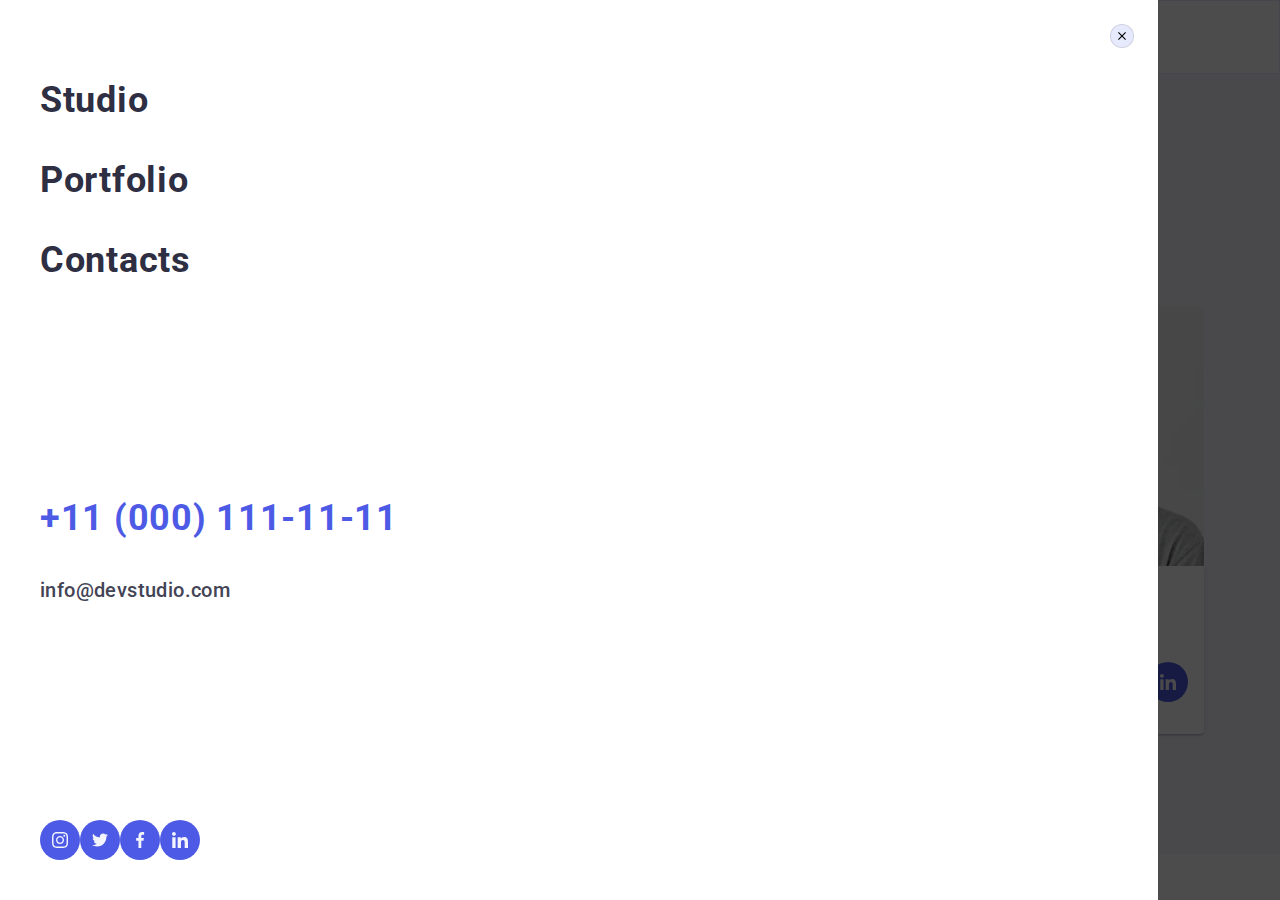
==== commit 89f3afc1: "adapt 2-2" ====
--- a/index.html
+++ b/index.html
@@ -51,6 +51,11 @@
             </li>
           </ul>
         </nav>
+        <button  type="button" class="menu-open-btn" data-menu-open>
+          <svg width="32" height="32">
+            <use href="./images/icons.svg#menu"></use>
+          </svg>
+          </button>
         <address class="contakt">
           <ul class="list addr">
             <li class="menu-item">
@@ -69,18 +74,12 @@
             </li>
           </ul>
         </address>
-        <button type="button" class="menu-open-btn">
-        <svg width="32" height="32">
-          <use href="./images/icons.svg#menu"></use>
-        </svg>
-        </button>
+        
       </div>
 
-      <div class="mob-menu">
-        <button
-          type="button"
-          data-menu-close
-          class="menu-close-btn"
+      <div class="mob-menu-bacdrop " data-menu >
+        <div class="container mob-menu">
+          <button type="button"  data-menu-close   class="menu-close-btn"
         >
           <svg width="8px" height="8px">
             <use
@@ -88,7 +87,64 @@
             ></use>
           </svg>
         </button>
-      </div>
+
+        <ul class="list lisst-menu-text">
+          <li class="link list-mod-menu "><a href="" class="link  menu-text">Studio</a></li>
+          <li class="link list-mod-menu"><a href=""  class="link  menu-text">Portfolio</a></li>
+          <li class="link list-mod-menu"><a href=""  class="link  menu-text">Contacts</a></li>
+        </ul>
+        <ul class="list lisst-menu-text">
+          <li class="link list-mod-menu-adr"><a href="tel:+110001111111"  class="link menu-text-tel ">+11 (000) 111-11-11</a></li>
+          <li class="link list-mod-menu-adr"><a href="mailto:info@devstudio.com"  class="link menu-text-mail">info@devstudio.com</a></li>
+          
+        </ul>
+        <ul class="list team-soc-item-menu">
+          <li class="link team-soc-item "><a href="" class="team-soc-link link">
+            <svg
+              class="team-soc-icon"
+              width="16"
+              height="16"
+            >
+              <use
+                href="./images/icons.svg#icon-instagram"
+              ></use>
+            </svg>
+          </a></li>
+          <li class="link team-soc-item "><a href="" class="team-soc-link link">
+            <svg
+              class="team-soc-icon"
+              width="16"
+              height="16"
+            >
+              <use
+                href="./images/icons.svg#icon-twitter"
+              ></use> </svg></a></li>
+          <li class="link team-soc-item"><a href="" class="team-soc-link link">
+            <svg
+              class="team-soc-icon"
+              width="16"
+              height="16"
+            >
+              <use
+                href="./images/icons.svg#icon-facebook"
+              ></use>
+            </svg>
+          </a></li>
+          <li class="link team-soc-item"><a href="" class="team-soc-link link">
+            <svg
+              class="team-soc-icon"
+              width="16"
+              height="16"
+            >
+              <use
+                href="./images/icons.svg#icon-linkedin"
+              ></use>
+            </svg>
+          </a></li>
+        </ul>
+         </div>
+            </div>
+           
     </header> 
     <!--MAIN-->
      <main>
@@ -202,7 +258,7 @@
         </div>
       </section> -->
       <!-- Our Team -->
-<!-- <section class="team section">
+ <section class="team section">
         <div class="container">
           <h2 class="title-second">Our Team</h2>
           <ul class="list team-card">
--- a/css/styles.css
+++ b/css/styles.css
@@ -142,18 +142,106 @@
   
 }
 
-.mob-menu{
+
+.mob-menu.is-open{
+  opacity: 1;
+  visibility: visible;
+  pointer-events: auto;
+
+
+} 
+.mob-menu-bacdrop{
   position: fixed;
+  top: 0;
+  left: 0;
+
   width: 100%;
   height: 100%;
-  max-height: 796px;
-  z-index: 100;
+  z-index: inherit;
+
+  
+  
+  /* width: 100vw; */
+  /* height: 100vh; */
+  
+  background-color:rgba(0, 0 ,0, 0.7);
+}
+.mob-menu{
+  display: flex;  
+   justify-content: space-between; 
+   padding: 80px 35px 40px 40px; 
+   flex-direction: column; 
+  position: absolute;
+  width: 100%;
+  height: 100%;
+  /* max-height: 796px; */
+  /* z-index: 100; */
   top:0;
   left: 0;
   background-color: var(--white-background);
-  opacity: 0;
+  /* opacity: 0;
   visibility: hidden;
-  pointer-events: none;
+  pointer-events: none; */
+  
+} 
+.menu-text{
+  font-weight: 700;
+font-size: 36px;
+line-height: 40px;
+letter-spacing: 0.02em;
+color: #2E2F42;
+}
+
+.menu-close-btn {
+  position: absolute;
+  width: 24px;
+  height: 24px;
+  top: 24px;
+  right: 24px;
+  border: 1px solid rgba(0, 0, 0, 0.1);
+  background-color: var(--text-footer);
+  border-radius: 50%;
+  display: flex;
+  align-items: center;
+  justify-content: center;
+  margin-left: auto;
+  padding: 0;
+  transition: background-color 250ms cubic-bezier(0.4, 0, 0.2, 1),
+    fill 250ms cubic-bezier(0.4, 0, 0.2, 1);
+}
+
+.lisst-menu-text{
+  display: inline;
+
+}
+.menu-text-tel{
+  font-weight: 700;
+  font-size: 36px;
+  line-height: 40px;
+letter-spacing: 0.02em;
+  color: #4D5AE5;
+
+  
+}
+.list-mod-menu-adr:not(:last-child){
+  margin-bottom: 40px;
+}
+.team-soc-item-menu{
+  display: flex;
+  justify-content: space-between;
+}
+
+
+
+.menu-text-mail{
+  font-weight: 500;
+font-size: 20px;
+line-height: 24px;
+letter-spacing: 0.02em;
+color: #434455;
+}
+.list-mod-menu:not(:last-child){
+  margin-bottom: 40px;
 }
 
 /* ================================Hero============================ */
@@ -331,9 +419,9 @@
 }
 
 .team-soc-link {
-  width: 100%;
-  height: 100%;
-  border-radius: 50%;
+   width: 100%;
+  height: 100%; 
+    border-radius: 50%;
   background-color: var(--primary-brand);
   display: flex;
   justify-content: center;
@@ -893,7 +981,9 @@
     display: flex;
     align-items: center;
   }
-  
+  .menu-open-btn{
+    display: none;
+  }
   
   
   .menu-link {
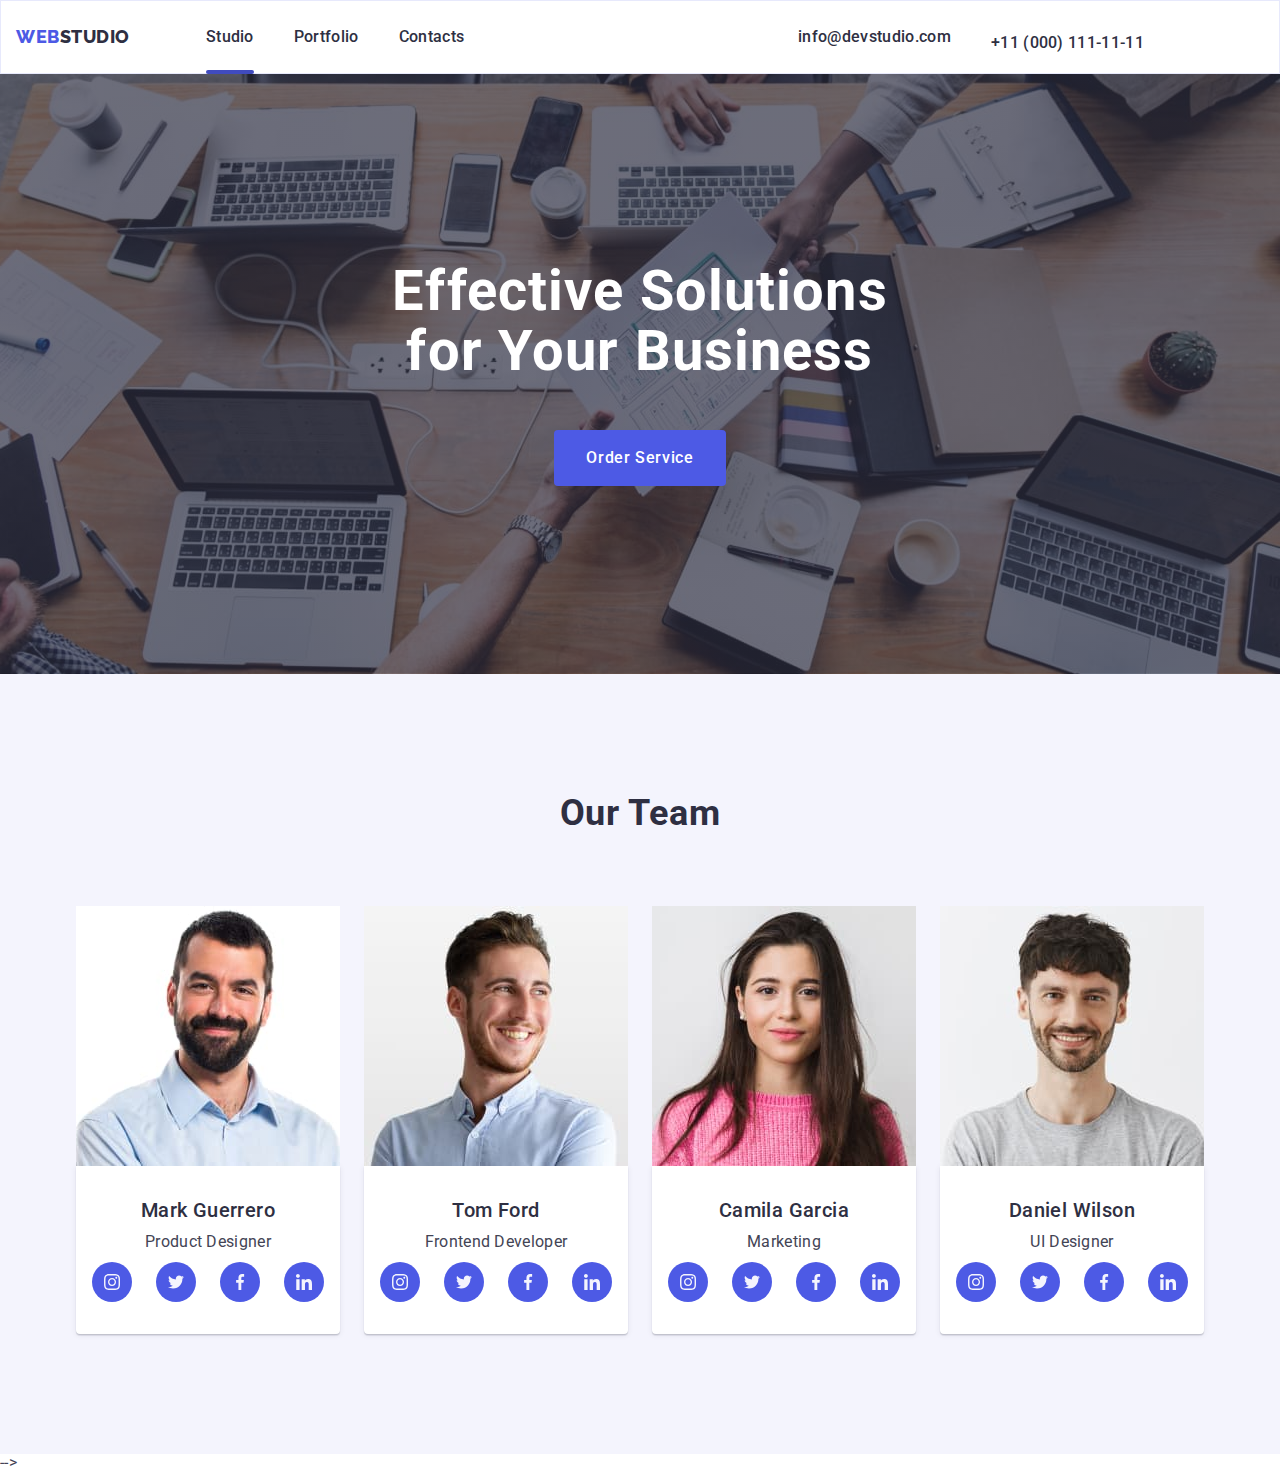
==== commit 1a2c3c82: "firsr" ====
--- a/index.html
+++ b/index.html
@@ -58,16 +58,16 @@
           </button>
         <address class="contakt">
           <ul class="list addr">
-            <li class="menu-item">
+            <li class=" menu-item-tab pad-bot">
               <a
-                class="menu-link link contakt"
+                class="menu-link link "
                 href="mailto:info@devstudio.com"
                 >info@devstudio.com</a
               >
             </li>
-            <li class="menu-item">
+            <li class=" menu-item-tab">
               <a
-                class="menu-link link contakt"
+                class="menu-link link"
                 href="tel:+110001111111"
                 >+11 (000) 111-11-11</a
               >
@@ -77,7 +77,7 @@
         
       </div>
 
-      <div class="mob-menu-bacdrop " data-menu >
+      <div class="mob-menu-bacdrop is-hidden " data-menu >
         <div class="container mob-menu">
           <button type="button"  data-menu-close   class="menu-close-btn"
         >
@@ -149,7 +149,7 @@
     <!--MAIN-->
      <main>
       <!--hero-->
-  <!-- <section class="hero-background bg-container">
+  <section class="hero-background bg-container">
         <div class="container">
           <h1 class="hero-title">
             Effective Solutions for Your Business
@@ -158,7 +158,7 @@
             Order Service
           </button>
         </div>
-      </section>  -->
+      </section>  
       <!--FEATURE-->
     <!-- <section class="section">
         <div class="container cont-fea">
@@ -233,6 +233,7 @@
             <li class="">
               <img
                 src="./images/img1.jpg"
+                srcset="./images/img1-2x@.jpg 2x"
                 alt="comp"
                 width="360"
                 height="300"
@@ -241,6 +242,7 @@
             <li class="">
               <img
                 src="./images/img2.jpg"
+                srcset="./images/img2-2x@.jpg 2x"
                 alt="phone"
                 width="360"
                 height="300"
@@ -249,6 +251,7 @@
             <li class="">
               <img
                 src="./images/img3.jpg"
+                srcset="./images/img3-2x@.jpg 2x"
                 alt="comp&phone"
                 width="360"
                 height="300"
@@ -265,6 +268,7 @@
             <li class="">
               <div>   <img
                 src="./images/photo.jpg"
+                srcset="./images/photo2x@.jpg 2x"
                 alt="Mark Guerrero"
                 width="264"
                 height="260"
@@ -333,6 +337,7 @@
             <li class="">
               <img
                 src="./images/photo1.jpg"
+                srcset="./images/photo1-2x@.jpg 2x"
                 alt="Tom Ford"
                 width="264"
                 height="260"
@@ -400,6 +405,7 @@
             <li class="">
               <img
                 src="./images/photo2.jpg"
+                srcset="./images/photo2-2x@.jpg 2x"
                 alt="Camila Garcia"
                 width="264"
                 height="260"
@@ -467,6 +473,7 @@
             <li class="">
               <img
                 src="./images/photo3.jpg"
+                srcset="./images/photo3-2x@.jpg 2x"
                 alt="Daniel Wilson"
                 width="264"
                 height="260"
--- a/css/styles.css
+++ b/css/styles.css
@@ -80,6 +80,7 @@
 
 /* =====================================Header==================================== */
 .pg-header {
+  height: 70px;
   padding-top: 24px;
   padding-bottom: 24px;
   border: 1px solid var(--text-footer);
@@ -253,14 +254,20 @@
 
 .bg-container {
   background-image: var(--bg-gradient),
-    url(../images/people-office.jpg);
+    url(../images/mobail/people-office-tel.jpg);
   background-repeat: no-repeat;
   background-position: center;
   background-size: cover;
   margin-left: auto;
   margin-right: auto;
-  padding: 188px 0;
-  max-width: 1440px;
+  /* padding: 188px 0;  */
+  /* max-width: 1440px; */
+}
+
+@media (min-device-pixel-ratio: 2),(min-resolution:192dpi), (min-resolution:2dppx) { 
+  .bg-container {
+    background-image: var(--bg-gradient),
+      url(../images/mobail/people-office-tel2x@.jpg);}
 }
 
 .hero-title {
@@ -951,8 +958,23 @@
   
 /* --------------Adapt------------------- */
 
-@media screen and (max-width:768px){
-  
+@media screen and (min-width:480px){
+  .bg-container {
+    background-image: var(--bg-gradient),
+      url(../images/tablet/people-office-tab.jpg);
+    /* background-repeat: no-repeat;
+    background-position: center;
+    background-size: cover;
+    margin-left: auto;
+    margin-right: auto;
+    padding: 188px 0; */
+    /* max-width: 1440px; */
+  }
+  @media (min-device-pixel-ratio: 2),(min-resolution:192dpi), (min-resolution:2dppx) { 
+    .bg-container {
+      background-image: var(--bg-gradient),
+        url(../images/tablet/people-office-tab2x@.jpg);}
+  }
 } 
 
 @media screen and (min-width:768px)  {
@@ -960,11 +982,35 @@
 width: 768px;
 align-items: center;
   }
+
+  .pg-header{
+    height: 92px;
+  }
   .menu {
     display: flex;
     align-items: center;
   }
-  
+ .pad-bot{
+  padding-bottom: 12px;
+ }
+  .bg-container {
+    background-image: var(--bg-gradient),
+      url(../images/people-office.jpg);
+    /* background-repeat: no-repeat;
+    background-position: center;
+    background-size: cover;
+    margin-left: auto;
+    margin-right: auto;
+    padding: 188px 0; */
+    max-width: 1440px;
+  }
+  @media (min-device-pixel-ratio: 2),(min-resolution:192dpi), (min-resolution:2dppx) { 
+    .bg-container {
+      background-image: var(--bg-gradient),
+        url(../images/people-office-1desk2x@.jpg);}
+  }
+  
+
   /* position: absolute;
   width: 48px;
   height: 4px;
@@ -976,7 +1022,7 @@
   .menu-item:not(:last-child) {
     margin-right: 40px;
   }
-  
+ 
   .addr {
     display: flex;
     align-items: center;
@@ -1002,6 +1048,7 @@
   }
   
   .contakt {
+    display: block;
     font-style: normal;
     font-weight: 400;
     font-size: 16px;
@@ -1010,10 +1057,21 @@
     color: var(--text);
     margin-left: auto;
   }
+ 
+  .addr {
+    display: flex;
+    align-items: center;
+    margin-right: auto;
+    margin-left: auto;
+    flex-direction: column;
+
+  }
   .current {
     position: relative;
   }
-  
+  .menu-item-tab{ 
+    margin-right: 0;
+  }
   .current:after {
     content: "";
     position: absolute;
@@ -1097,9 +1155,24 @@
     align-items: start;
     width: 1158px;
   }
+  .pg-header{
+    height: 74px;
+  }
   .team-card {
  
    gap: 24px;
+  }
+  .menu-item-tab:not(:last-child){ 
+    margin-right:40px;
+  }
+ 
+  
+  .addr {
+    display: flex;
+    align-items: center;
+    margin-right: auto;
+    margin-left: auto;
+    flex-direction: row;
   }
   .icon {
     display: flex;
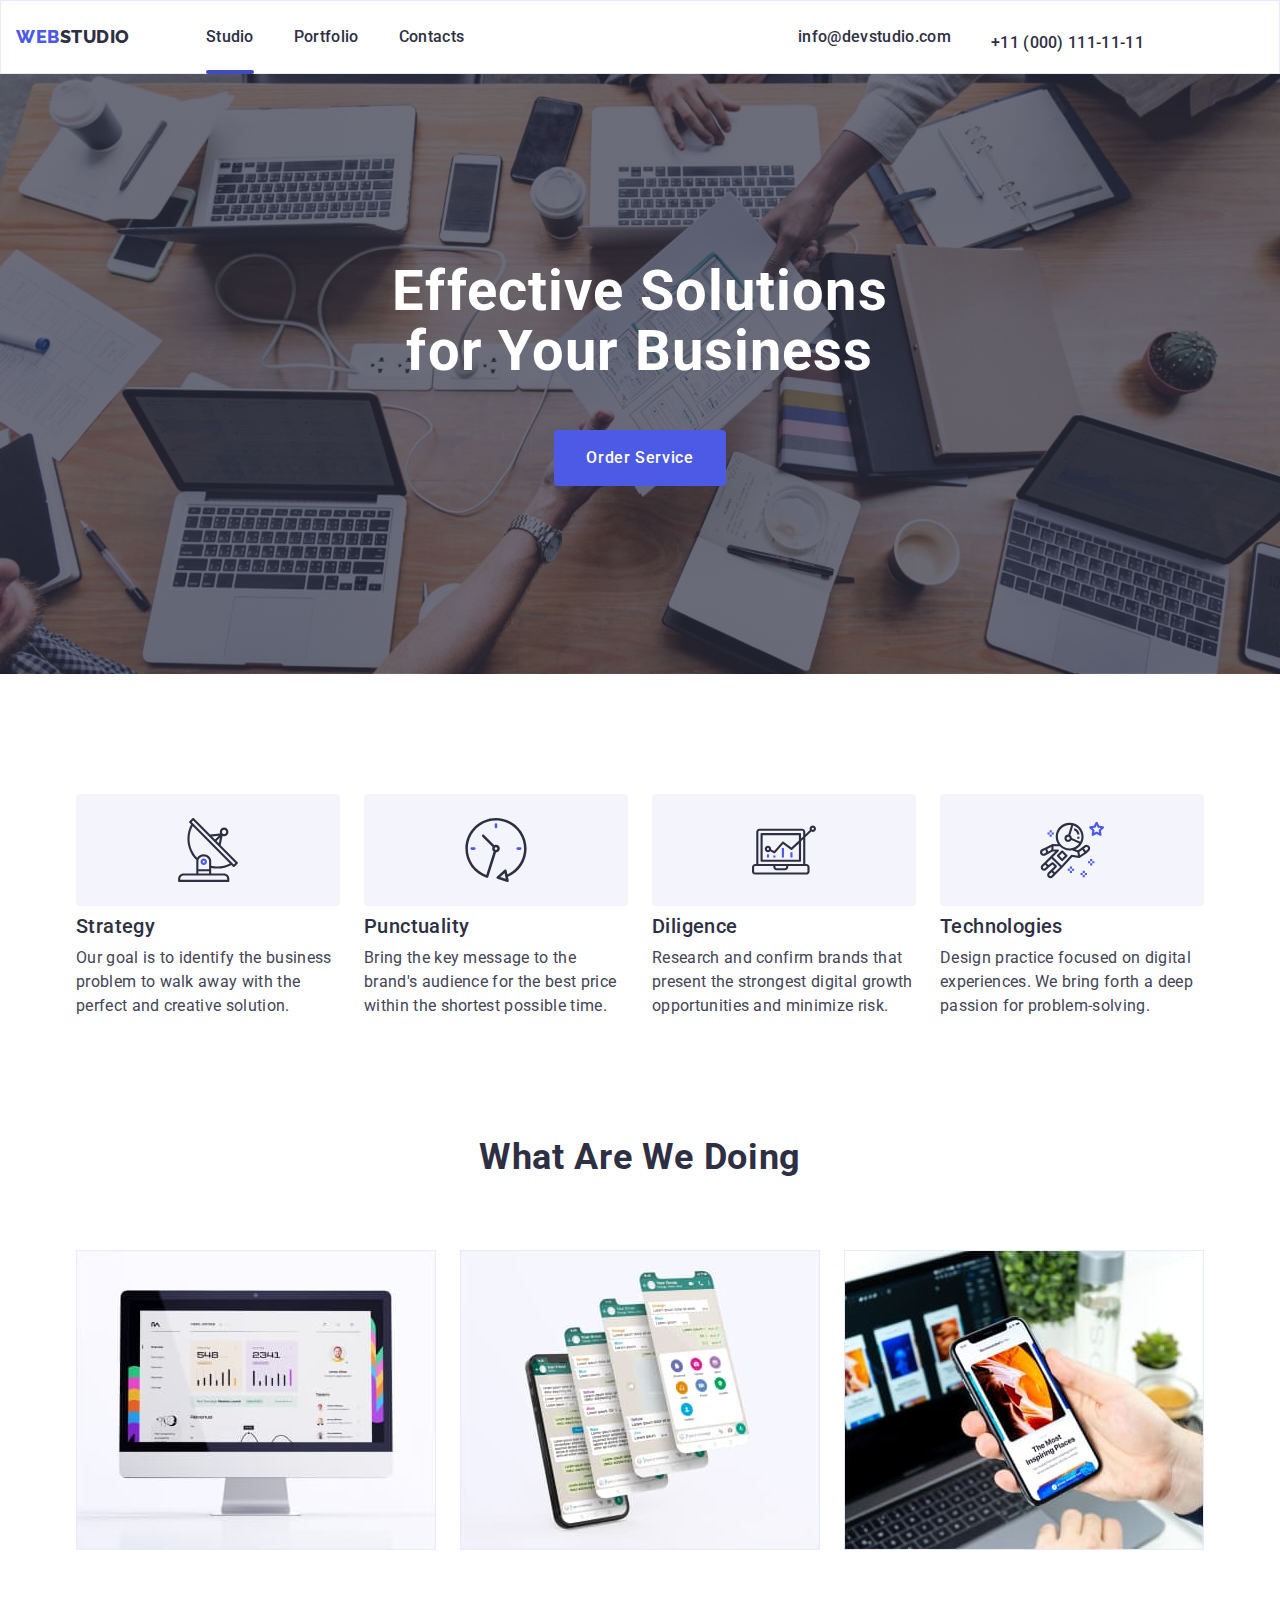
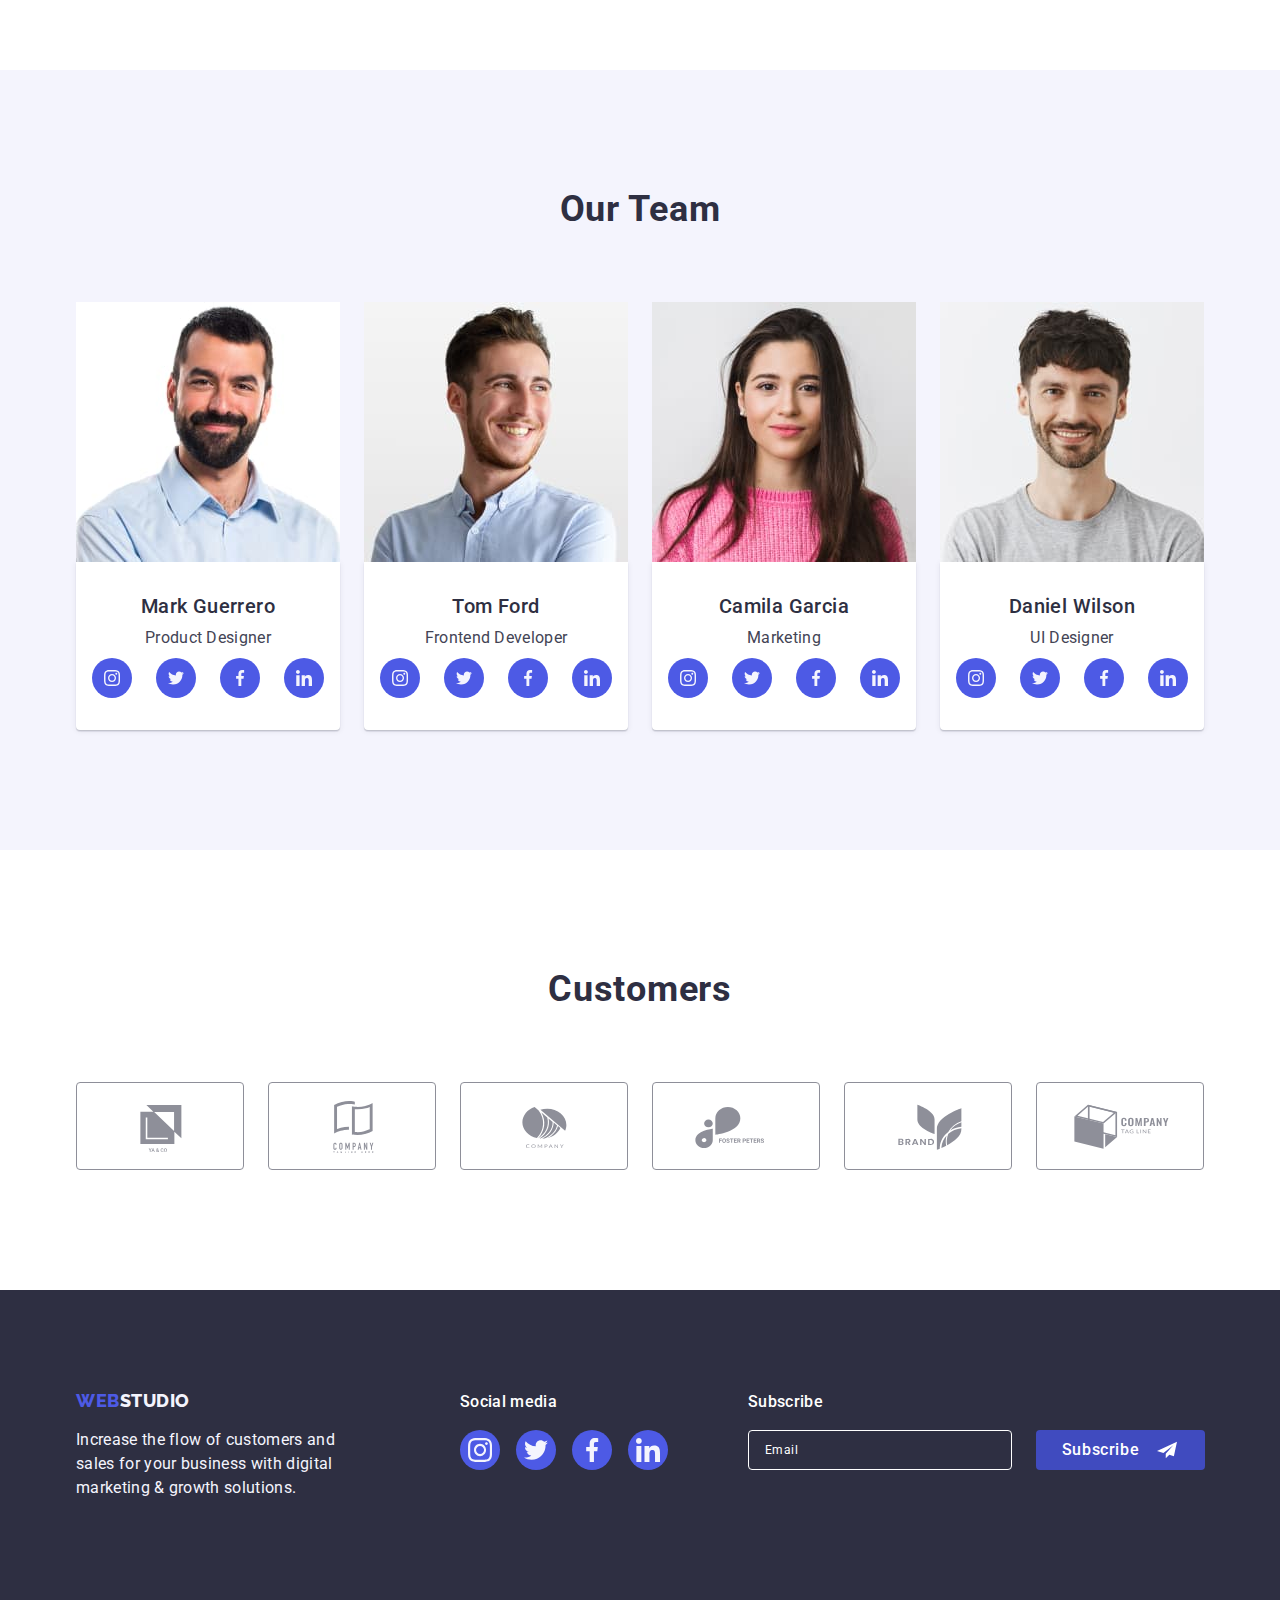
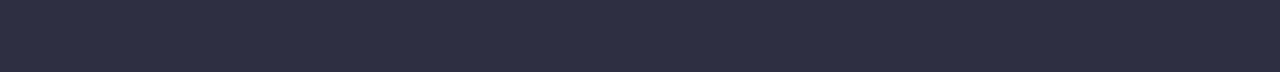
==== commit 7b884e7f: "second" ====
--- a/index.html
+++ b/index.html
@@ -160,7 +160,7 @@
         </div>
       </section>  
       <!--FEATURE-->
-    <!-- <section class="section">
+  <section class="section">
         <div class="container cont-fea">
           <h2 class="title-second" hidden>Feature</h2>
           <ul class="list text-fea">
@@ -224,9 +224,9 @@
             </li>
           </ul>
         </div>
-      </section>  -->
+      </section>
       <!--What are we doing-->
- <!-- <section class="section section-p">
+ <section class="section section-p">
         <div class="container">
           <h2 class="title-second">What are we doing</h2>
           <ul class="list text-fea">
@@ -259,7 +259,7 @@
             </li>
           </ul>
         </div>
-      </section> -->
+      </section>
       <!-- Our Team -->
  <section class="team section">
         <div class="container">
@@ -539,8 +539,8 @@
             </li>
           </ul>
         </div>
-      </section>   -->
-        <!-- <section class="section">
+      </section>  
+    <section class="section">
       <div class="container">
           <h2 class="title-second customers">Customers</h2>
           <ul class="list compane-list">
@@ -624,12 +624,12 @@
             </li>
           </ul>
         </div>
-      </section> -->
+      </section> 
     </main> 
 
     <!-- FOOTER -->
 
-     <!-- <footer class="background-footer">
+ <footer class="background-footer">
       <div class="container container-foot">
         <div class="marg-rigth">
           <a class="logo-left foot-tel link" href="./index.html"
@@ -727,7 +727,7 @@
         </div>
       </div>
       
-    </footer>  -->
+    </footer> 
     <!-- MODAL -->
     <div class="backdrop is-hidden" data-modal>
       <div class="modal">
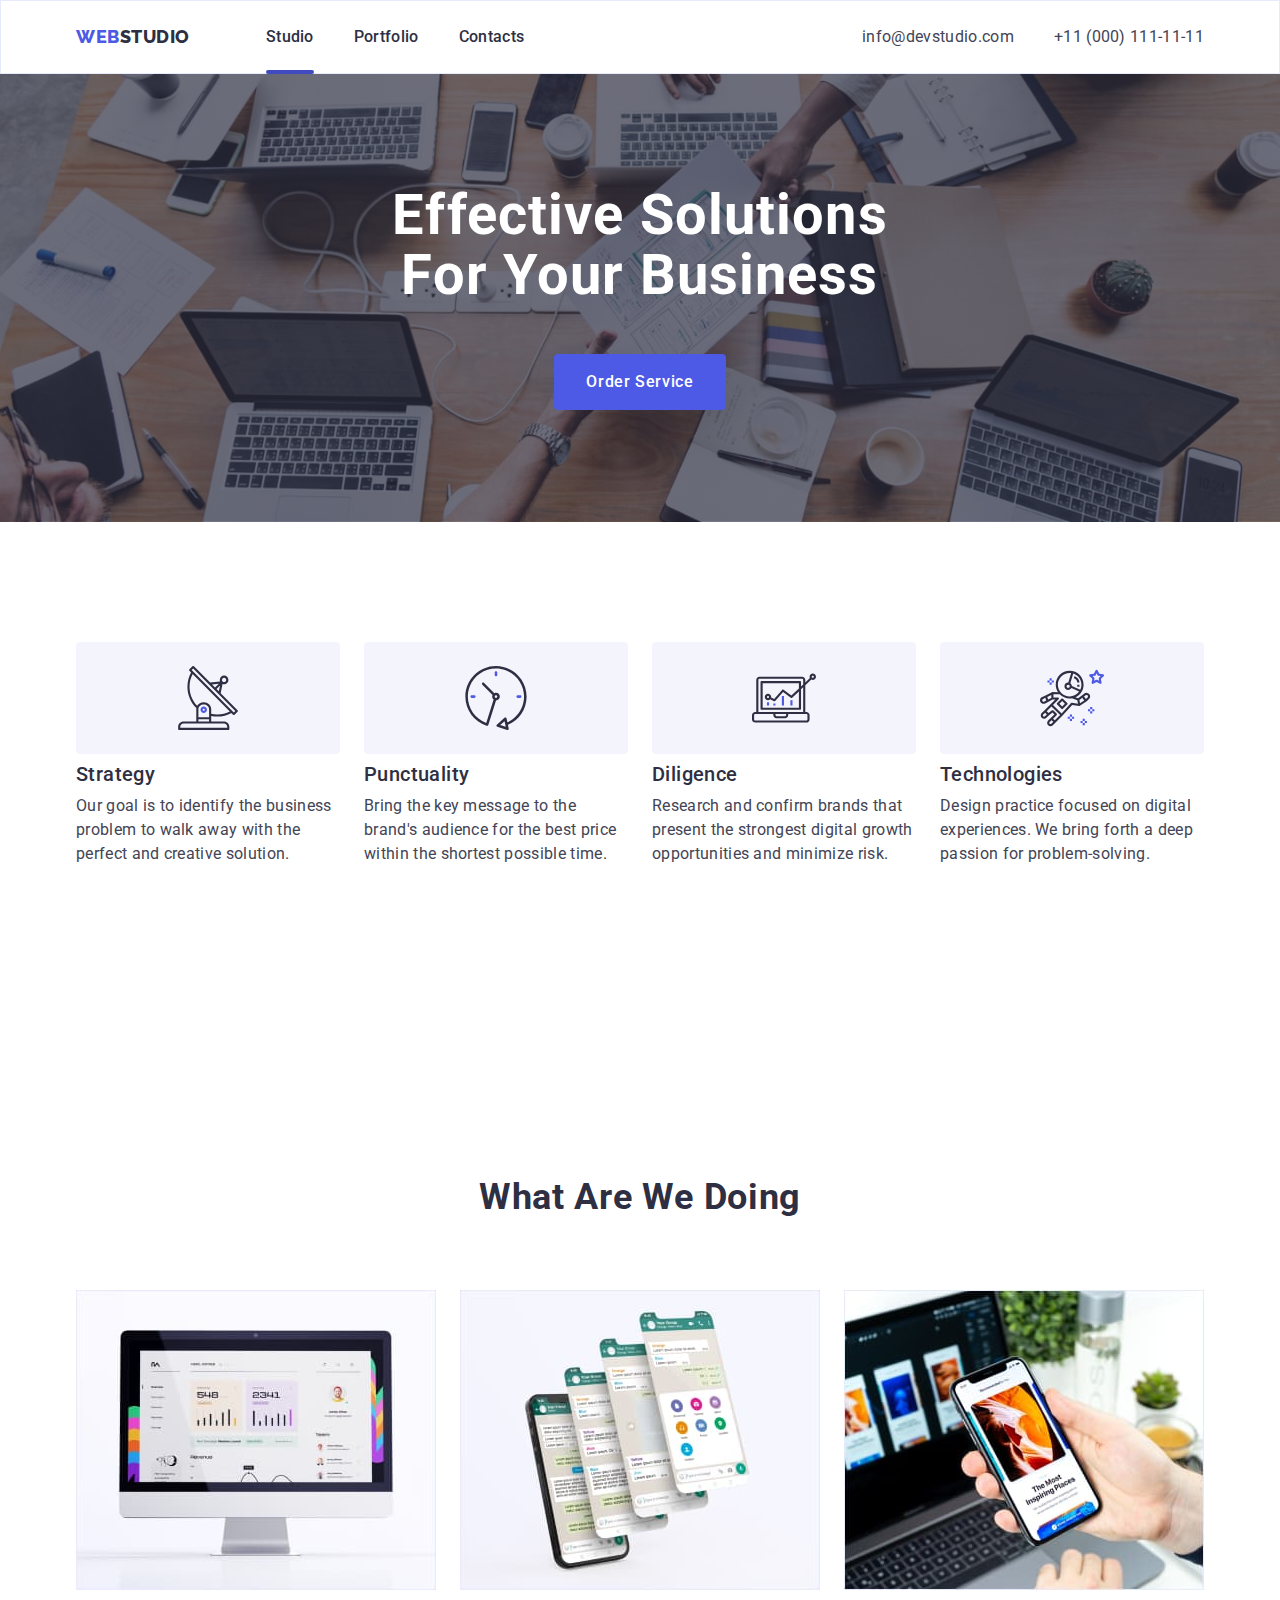
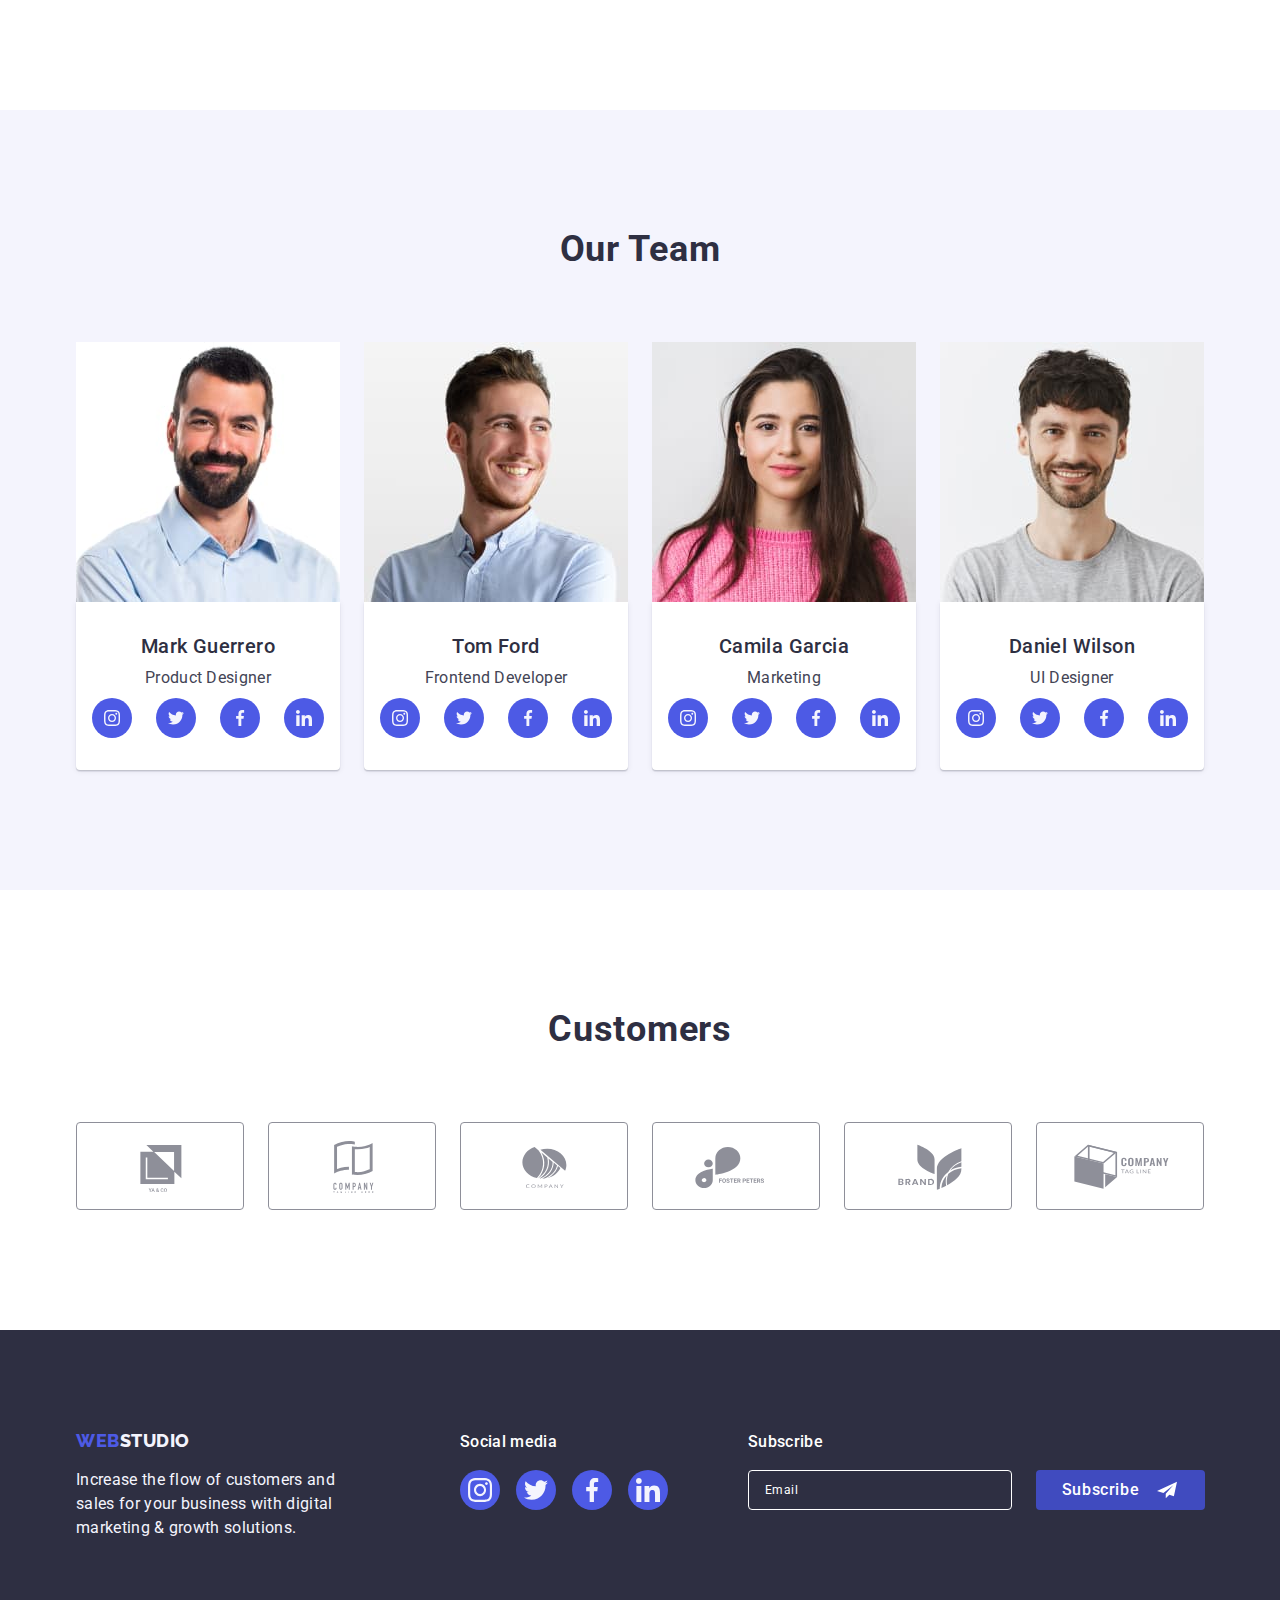
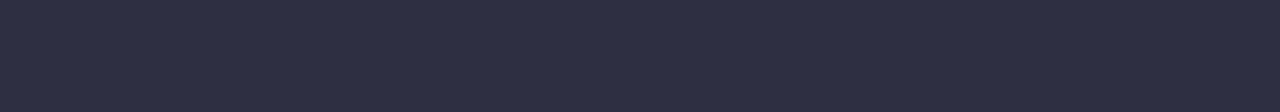
==== commit 58831f47: "adapt3" ====
--- a/index.html
+++ b/index.html
@@ -53,21 +53,21 @@
         </nav>
         <button  type="button" class="menu-open-btn" data-menu-open>
           <svg width="32" height="32">
-            <use href="./images/icons.svg#menu"></use>
+            <use href="./images/icons.svg#icon-menu-hamburge"></use>
           </svg>
           </button>
-        <address class="contakt">
+        <address class="contakt contakt-addr">
           <ul class="list addr">
             <li class=" menu-item-tab pad-bot">
               <a
-                class="menu-link link "
+                class=" link menu-link-adr"
                 href="mailto:info@devstudio.com"
                 >info@devstudio.com</a
               >
             </li>
             <li class=" menu-item-tab">
               <a
-                class="menu-link link"
+                class=" link menu-link-adr"
                 href="tel:+110001111111"
                 >+11 (000) 111-11-11</a
               >
@@ -102,8 +102,8 @@
           <li class="link team-soc-item "><a href="" class="team-soc-link link">
             <svg
               class="team-soc-icon"
-              width="16"
-              height="16"
+              width="24"
+              height="24"
             >
               <use
                 href="./images/icons.svg#icon-instagram"
@@ -113,8 +113,8 @@
           <li class="link team-soc-item "><a href="" class="team-soc-link link">
             <svg
               class="team-soc-icon"
-              width="16"
-              height="16"
+              width="24"
+              height="24"
             >
               <use
                 href="./images/icons.svg#icon-twitter"
@@ -122,8 +122,8 @@
           <li class="link team-soc-item"><a href="" class="team-soc-link link">
             <svg
               class="team-soc-icon"
-              width="16"
-              height="16"
+              width="24"
+              height="24"
             >
               <use
                 href="./images/icons.svg#icon-facebook"
@@ -133,8 +133,8 @@
           <li class="link team-soc-item"><a href="" class="team-soc-link link">
             <svg
               class="team-soc-icon"
-              width="16"
-              height="16"
+              width="24"
+              height="24"
             >
               <use
                 href="./images/icons.svg#icon-linkedin"
@@ -274,7 +274,7 @@
                 height="260"
               />
               <div class="card background-team card-shedow">
-                <h3 class="title-thirt">Mark Guerrero</h3>
+                <h3 class="title-thirt title-team-name">Mark Guerrero</h3>
                 <p class="text text-card">Product Designer</p>
                 <ul class="team-soc-list list">
                   <li class="team-soc-item">
@@ -343,7 +343,7 @@
                 height="260"
               />
               <div class="card background-team card-shedow">
-                <h3 class="title-thirt">Tom Ford</h3>
+                <h3 class="title-thirt title-team-name">Tom Ford</h3>
                 <p class="text text-card">Frontend Developer</p>
                 <ul class="team-soc-list list">
                   <li class="team-soc-item">
@@ -411,7 +411,7 @@
                 height="260"
               />
               <div class="card background-team card-shedow">
-                <h3 class="title-thirt">Camila Garcia</h3>
+                <h3 class="title-thirt title-team-name">Camila Garcia</h3>
                 <p class="text text-card">Marketing</p>
                 <ul class="team-soc-list list">
                   <li class="team-soc-item">
@@ -479,7 +479,7 @@
                 height="260"
               />
               <div class="card background-team card-shedow">
-                <h3 class="title-thirt">Daniel Wilson</h3>
+                <h3 class="title-thirt title-team-name">Daniel Wilson</h3>
                 <p class="text text-card">UI Designer</p>
                 <ul class="team-soc-list list">
                   <li class="team-soc-item">
--- a/css/styles.css
+++ b/css/styles.css
@@ -41,8 +41,6 @@
 
 .list {
   list-style: none;
-  display: flex;
-  justify-content: center;
 }
 .link {
   text-decoration: none;
@@ -60,17 +58,20 @@
 }
 
 .container {
+  min-width: 320px;
   /* width: 1158px; */
-  max-width: 100%;
- width: 480px;
+  /* max-width: 100%;
+ width: 480px; */
   margin: 0 auto;
  padding-left: 15px;
   padding-right: 15px;
 }
 
 .section {
-  padding-top: 120px;
-  padding-bottom: 120px;
+  /* padding-top: 120px;
+  padding-bottom: 120px; */
+  padding-top: 96px;
+  padding-bottom: 96px;
 }
 
 .section-p {
@@ -80,7 +81,7 @@
 
 /* =====================================Header==================================== */
 .pg-header {
-  height: 70px;
+  /* height: 70px; */
   padding-top: 24px;
   padding-bottom: 24px;
   border: 1px solid var(--text-footer);
@@ -130,6 +131,10 @@
 }
 
 .addr{
+  display: none;
+}
+
+.contakt-addr{
   display: none;
 }
 
@@ -221,16 +226,19 @@
   line-height: 40px;
 letter-spacing: 0.02em;
   color: #4D5AE5;
-
-  
-}
+}
+
 .list-mod-menu-adr:not(:last-child){
   margin-bottom: 40px;
 }
 .team-soc-item-menu{
   display: flex;
-  justify-content: space-between;
-}
+  gap: 56px;
+  display: flex;
+  justify-content: center;
+}
+  /* justify-content: space-between; */
+
 
 
 
@@ -248,7 +256,7 @@
 /* ================================Hero============================ */
 .hero-background {
   background: #2e2f42;
-  padding: 188px 0;
+  /* padding: 188px 0; */
   text-align: center;
 }
 
@@ -260,7 +268,7 @@
   background-size: cover;
   margin-left: auto;
   margin-right: auto;
-  /* padding: 188px 0;  */
+  padding: 112px 0; 
   /* max-width: 1440px; */
 }
 
@@ -272,7 +280,17 @@
 
 .hero-title {
   font-weight: 700;
-  font-size: 56px;
+  font-size: 36px;
+line-height: 40px;
+text-align: center;
+letter-spacing: 0.02em;
+text-transform: capitalize;
+color: var(--white-background);
+margin-bottom: 72px;
+margin-left: auto;
+  margin-right: auto;
+  max-width: 320px;
+  /* font-size: 56px;
   line-height: 1.07;
   text-align: center;
   letter-spacing: 0.02em;
@@ -280,7 +298,7 @@
   margin-bottom: 48px;
   max-width: 496px;
   margin-left: auto;
-  margin-right: auto;
+  margin-right: auto; */
 }
 
 .button {
@@ -316,9 +334,7 @@
   color: var(--navy-blue);
   margin-bottom: 72px;
 }
-.cont-fea{
-
-}
+
 .text-fea {
   /* display: flex;
   gap: 24px; */
@@ -333,7 +349,7 @@
   color: var(--text);
 }
 
-.cours-colum{
+.cours-colum:not(:last-child){
   margin-bottom: 72px;
 }
 
@@ -362,7 +378,17 @@
 .title-thirt-tel{
   text-align: center;
   margin-bottom: 8px;
-  max-width: 396px;
+  /* max-width: 396px; */
+}
+
+.title-team-name{
+  font-weight: 500;
+font-size: 20px;
+line-height: 24px;
+text-align: center;
+letter-spacing: 0.02em;
+color: #2E2F42;
+
 }
 .text-feature{
   
@@ -391,9 +417,11 @@
 }
 .team-card {
   display: flex;
+  justify-content: center;
   flex-wrap: wrap;
   /* gap: 24px; */
   row-gap: 72px;
+
 }
 .card {
   padding: 32px 16px;
@@ -476,10 +504,13 @@
   margin-bottom: 72px;
 }
 .compane-list {
+  display: flex;
+  justify-content: center;
  flex-wrap: wrap;
   row-gap: 72px;
   column-gap: 16px;
 }
+
 
 .company-list-link {
   display: flex;
@@ -487,7 +518,7 @@
   align-items: center;
   border: 1px solid var(--subtle-text);
   border-radius: 4px;
-  width: 168px;
+  width: 190px;
   height: 88px;
   fill: var(--subtle-text);
   transition: border 250ms cubic-bezier(0.4, 0, 0.2, 1),
@@ -958,7 +989,18 @@
   
 /* --------------Adapt------------------- */
 
-@media screen and (min-width:480px){
+@media screen and (min-width:428px){
+ 
+  .container {
+    
+    /* width: 1158px; */
+    /* max-width: 100%; */
+   width: 428px;
+    margin: 0 auto;
+   padding-left: 15px;
+    padding-right: 15px;
+  }
+  
   .bg-container {
     background-image: var(--bg-gradient),
       url(../images/tablet/people-office-tab.jpg);
@@ -1004,13 +1046,25 @@
     padding: 188px 0; */
     max-width: 1440px;
   }
+
   @media (min-device-pixel-ratio: 2),(min-resolution:192dpi), (min-resolution:2dppx) { 
     .bg-container {
       background-image: var(--bg-gradient),
         url(../images/people-office-1desk2x@.jpg);}
   }
   
-
+.hero-title {
+  font-weight: 700;
+  font-size: 56px;
+  line-height: 1.07;
+  text-align: center;
+  letter-spacing: 0.02em;
+  color: var(--white-background);
+  margin-bottom: 48px;
+  max-width: 496px;
+  margin-left: auto;
+  margin-right: auto;
+}
   /* position: absolute;
   width: 48px;
   height: 4px;
@@ -1031,7 +1085,7 @@
     display: none;
   }
   
-  
+ 
   .menu-link {
     font-weight: 500;
     font-size: 16px;
@@ -1039,6 +1093,19 @@
     letter-spacing: 0.02em;
     color: var(--navy-blue);
     transition: color 250ms cubic-bezier(0.4, 0, 0.2, 1);
+  }
+  .menu-link-adr{
+    font-weight: 400;
+    font-size: 12px;
+    line-height: calc(14 / 12);
+    letter-spacing: 0.04em;
+    color: #434455;
+  transition: color 250ms cubic-bezier(0.4, 0, 0.2, 1);
+  }
+  .menu-link-adr:active,
+  .menu-link-adr:hover,
+  .menu-link-adr:focus {
+    color: var(--pressed-state);
   }
   
   .menu-link:active,
@@ -1098,18 +1165,30 @@
     margin-bottom: 8px;
     
   }
+ 
+  .cours-colum{
+ 
+    flex-basis: calc((100%-24px)/2);
+    margin-bottom: 0;
+  }
+  .cours-colum:not(:last-child){
+    margin-bottom: 0;
+  }
+
+  .cont-fea{
+
+}
   .text-fea {
     display: flex;
-    /* gap: 72px 24px; */
+    flex-basis: calc((100%-24px)/2);
   flex-wrap: wrap;
-  }
-  .cours-colum{
-    flex-basis: calc((100%-24px)/2);
-    margin-bottom: 0;
   }
   .compane-list {
    row-gap: 72px;
   column-gap: 24px;
+}
+.company-list-link{
+  width: 168px;
 }
 
 .container-foot {
@@ -1155,6 +1234,12 @@
     align-items: start;
     width: 1158px;
   }
+
+  .section {
+    padding-top: 120px;
+    padding-bottom: 120px;
+    
+  }
   .pg-header{
     height: 74px;
   }
@@ -1165,7 +1250,9 @@
   .menu-item-tab:not(:last-child){ 
     margin-right:40px;
   }
- 
+  .pad-bot{
+    padding-bottom: 0;
+   }
   
   .addr {
     display: flex;
@@ -1173,6 +1260,14 @@
     margin-right: auto;
     margin-left: auto;
     flex-direction: row;
+  }
+  .menu-link-adr{
+    font-weight: 400;
+  font-size: 16px;
+  line-height: calc(24 / 16);
+  letter-spacing: 0.02em;
+  color: #434455;
+  transition: color 250ms cubic-bezier(0.4, 0, 0.2, 1);
   }
   .icon {
     display: flex;
@@ -1189,6 +1284,9 @@
     gap: 24px;
    flex-wrap: nowrap;
   }
+
+  .cours-colum{
+    margin-bottom: 72px;}
   .title-thirt {
   font-weight: 500;
   font-size: 20px;
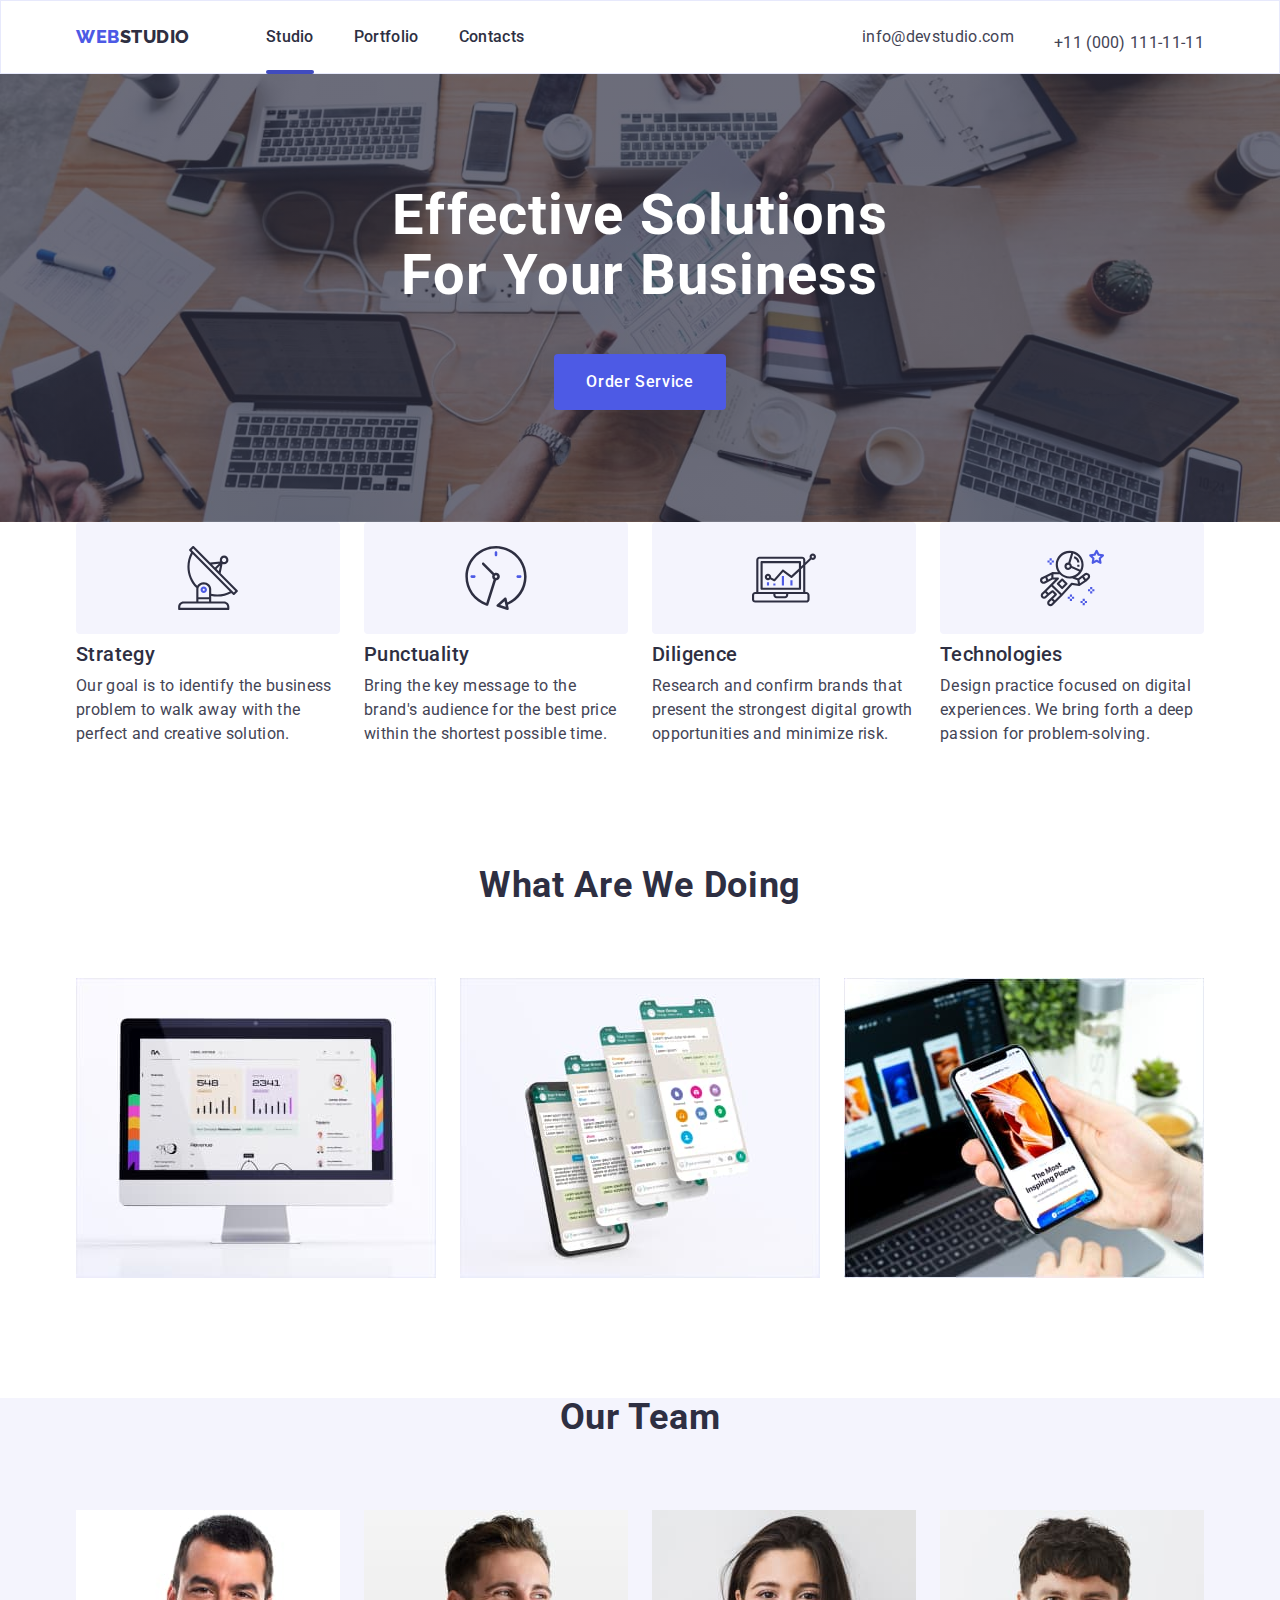
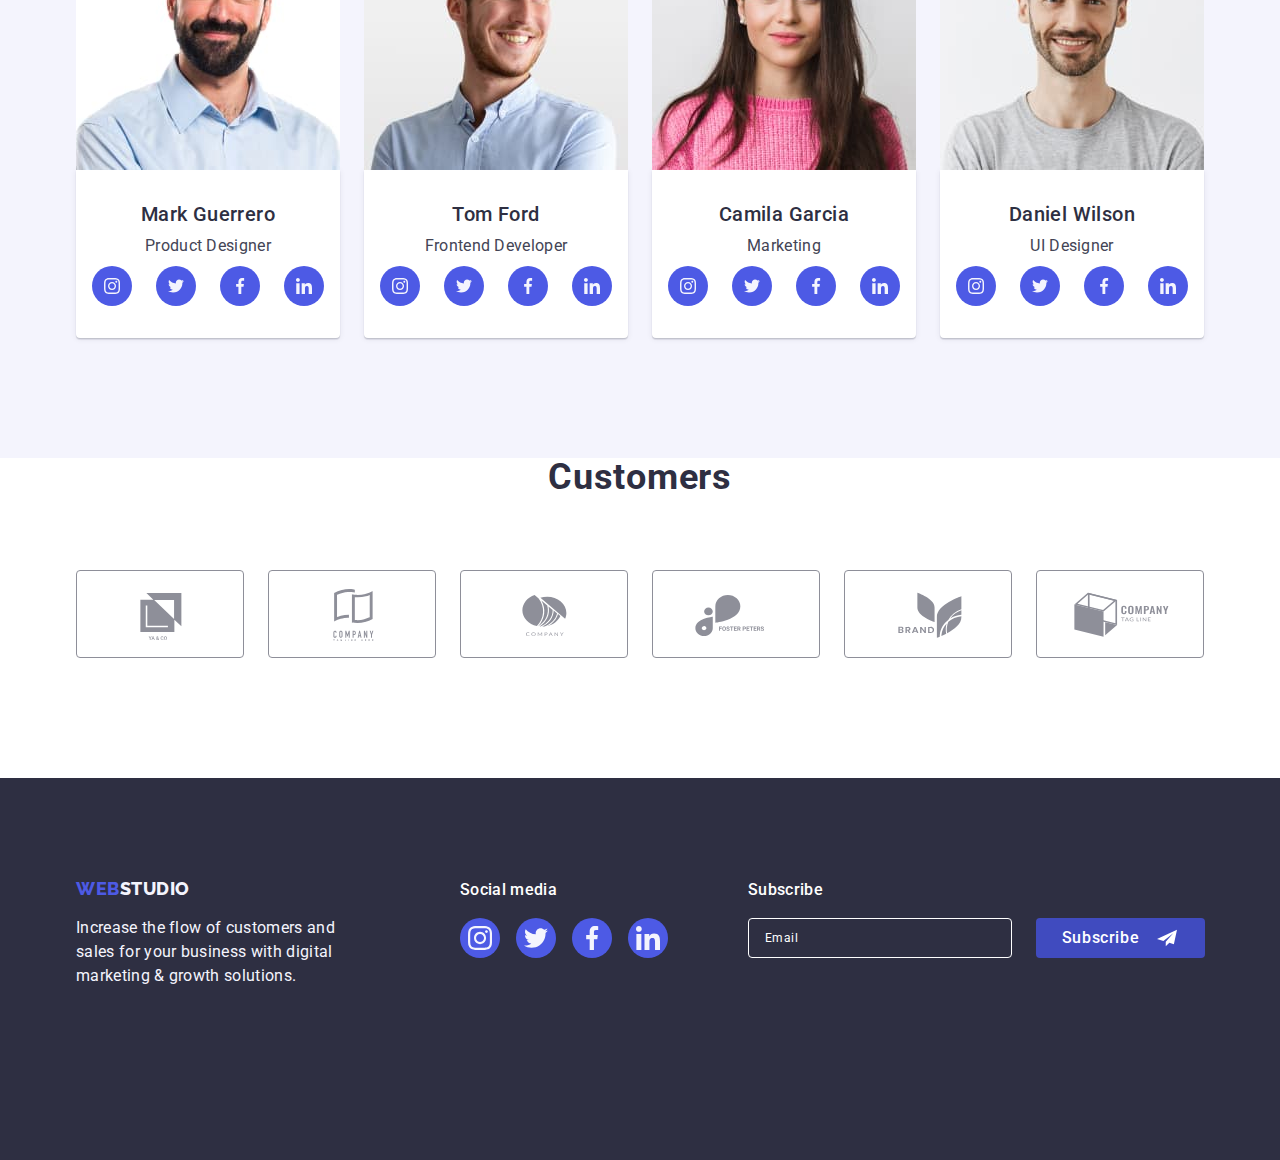
==== commit a2eed218: "adapt4" ====
--- a/index.html
+++ b/index.html
@@ -78,7 +78,7 @@
       </div>
 
       <div class="mob-menu-bacdrop is-hidden " data-menu >
-        <div class="container mob-menu">
+        <div class=" mob-menu">
           <button type="button"  data-menu-close   class="menu-close-btn"
         >
           <svg width="8px" height="8px">
--- a/css/styles.css
+++ b/css/styles.css
@@ -235,7 +235,7 @@
   display: flex;
   gap: 56px;
   display: flex;
-  justify-content: center;
+  /* justify-content: center; */
 }
   /* justify-content: space-between; */
 
@@ -904,6 +904,7 @@
 
 .mail-buttom {
 /* display: flex; */
+width: 100% ;
 flex-wrap: wrap;
 gap: 24px;
 /* align-items: center; */
@@ -913,6 +914,7 @@
   display: block;
   position: relative;
 margin-bottom: 16px;
+
 }
 
 .footer-form-input-desc {
@@ -1033,7 +1035,7 @@
     align-items: center;
   }
  .pad-bot{
-  padding-bottom: 12px;
+  margin-bottom: 12px;
  }
   .bg-container {
     background-image: var(--bg-gradient),
@@ -1167,8 +1169,8 @@
   }
  
   .cours-colum{
- 
-    flex-basis: calc((100%-24px)/2);
+ width: 356px;
+    /* flex-basis: calc((100%-24px)/2); */
     margin-bottom: 0;
   }
   .cours-colum:not(:last-child){
@@ -1180,8 +1182,9 @@
 }
   .text-fea {
     display: flex;
-    flex-basis: calc((100%-24px)/2);
+    /* flex-basis: calc((100%-24px)/2); */
   flex-wrap: wrap;
+  column-gap: 24px;
   }
   .compane-list {
    row-gap: 72px;
@@ -1203,6 +1206,23 @@
   text-align: start;
 }
 
+.text-footer {
+  font-size: 16px;
+  line-height: calc(24 / 16);
+  letter-spacing: 0.02em;
+  color: var(--light);
+  max-width: 264px;
+  /* margin-top: 17px; */
+  /* margin-bottom: 72px; */
+  width: 264px;
+  display: block;
+  margin-left: auto;
+  margin-right: auto;
+}
+.footer-soc {
+  display: block;
+  /* margin-bottom: 72px; */
+}
 .mail-footer{
   
   /* width: 264px; */
@@ -1236,7 +1256,7 @@
   }
 
   .section {
-    padding-top: 120px;
+    padding-top: 0;
     padding-bottom: 120px;
     
   }
@@ -1286,7 +1306,9 @@
   }
 
   .cours-colum{
-    margin-bottom: 72px;}
+    width: 264px;
+    /* margin-bottom: 72px; */
+  }
   .title-thirt {
   font-weight: 500;
   font-size: 20px;
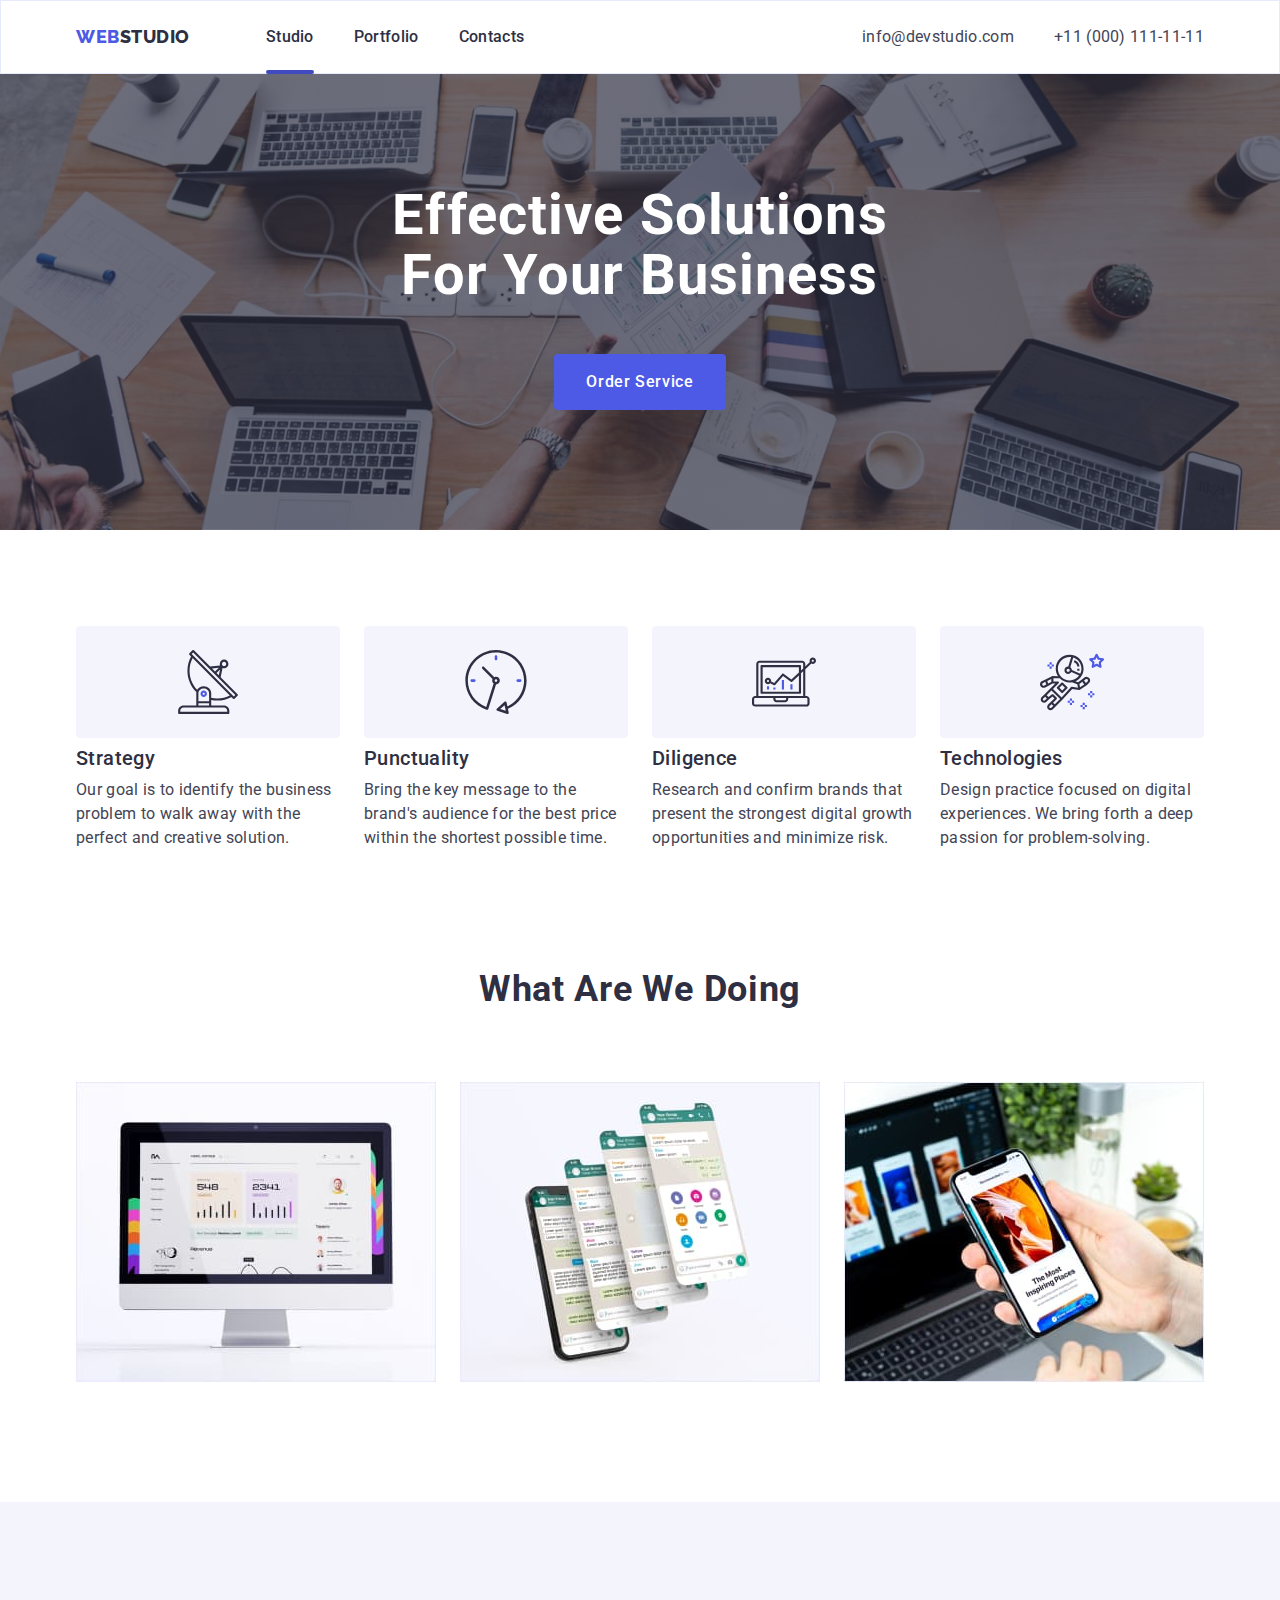
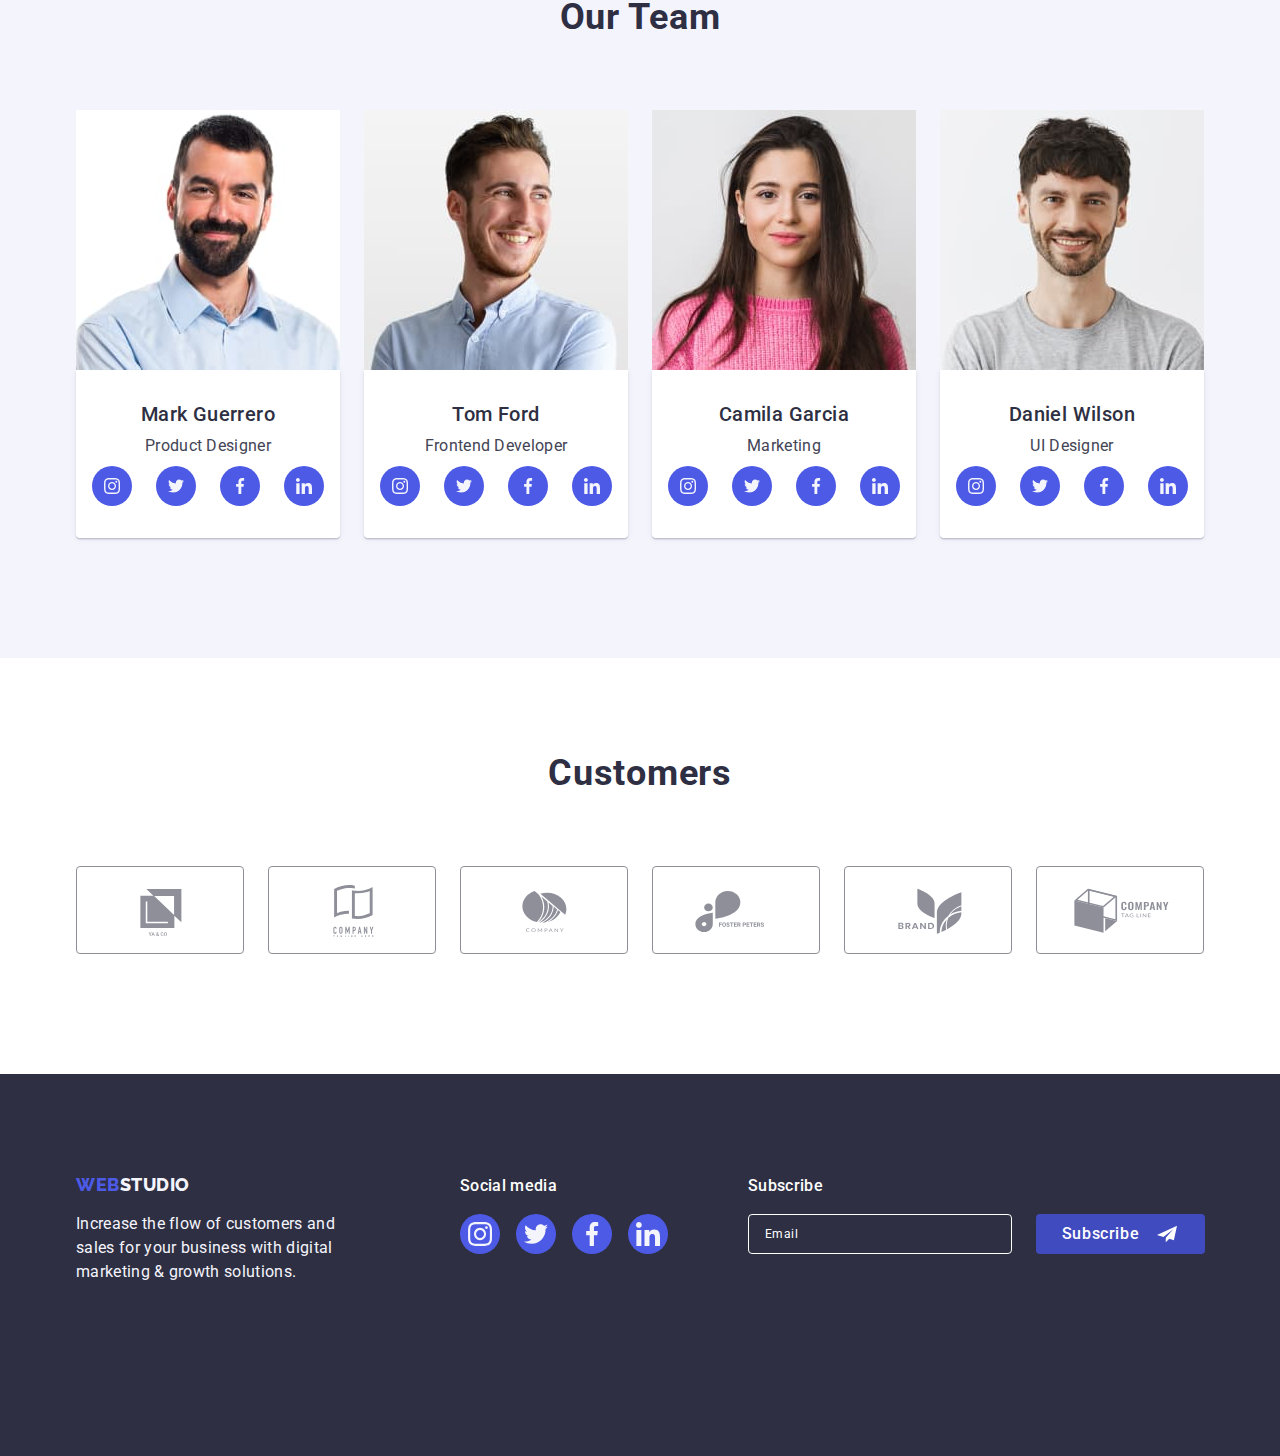
==== commit c5e850d9: "Update index.html" ====
--- a/index.html
+++ b/index.html
@@ -419,7 +419,7 @@
                       <svg
                         class="team-soc-icon"
                         width="16"
-                        heigth="16"
+                        height="16"
                       >
                         <use
                           href="./images/icons.svg#icon-instagram"
@@ -432,7 +432,7 @@
                       <svg
                         class="team-soc-icon"
                         width="16"
-                        heigth="16"
+                        height="16"
                       >
                         <use
                           href="./images/icons.svg#icon-twitter"
@@ -445,7 +445,7 @@
                       <svg
                         class="team-soc-icon"
                         width="16"
-                        heigth="16"
+                        height="16"
                       >
                         <use
                           href="./images/icons.svg#icon-facebook"
@@ -458,7 +458,7 @@
                       <svg
                         class="team-soc-icon"
                         width="16"
-                        heigth="16"
+                        height="16"
                       >
                         <use
                           href="./images/icons.svg#icon-linkedin"
--- a/css/styles.css
+++ b/css/styles.css
@@ -1053,8 +1053,10 @@
     .bg-container {
       background-image: var(--bg-gradient),
         url(../images/people-office-1desk2x@.jpg);}
-  }
-  
+      
+  }
+ 
+
 .hero-title {
   font-weight: 700;
   font-size: 56px;
@@ -1096,7 +1098,7 @@
     color: var(--navy-blue);
     transition: color 250ms cubic-bezier(0.4, 0, 0.2, 1);
   }
-  .menu-link-adr{
+  .menu-adrlink{
     font-weight: 400;
     font-size: 12px;
     line-height: calc(14 / 12);
@@ -1256,10 +1258,15 @@
   }
 
   .section {
-    padding-top: 0;
+    /* padding-top: 0px; */
     padding-bottom: 120px;
     
   }
+  .hero-background {
+    /* background: #2e2f42;
+    /* padding: 188px 0; */
+    /* text-align: center;  */
+          padding-bottom: 120px;}
   .pg-header{
     height: 74px;
   }
@@ -1272,6 +1279,9 @@
   }
   .pad-bot{
     padding-bottom: 0;
+    
+      margin-bottom: 0px;
+     
    }
   
   .addr {
